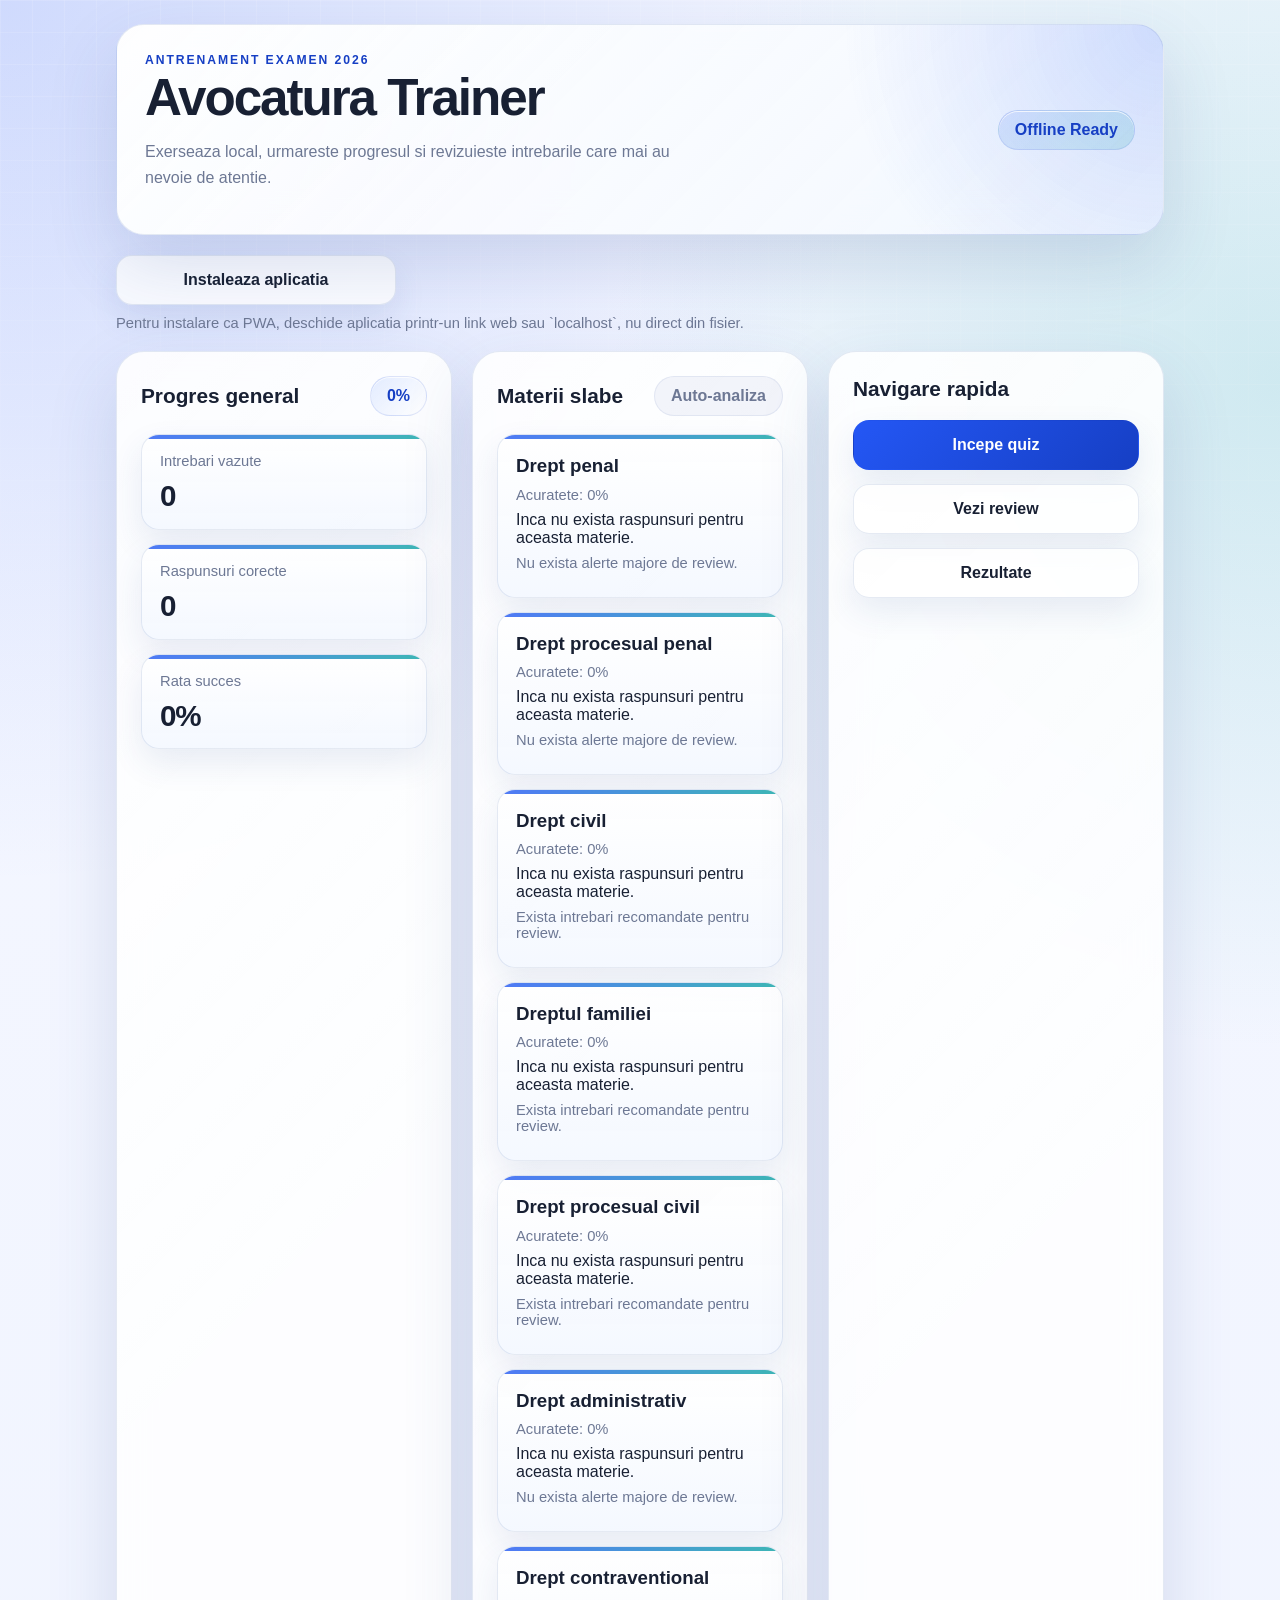
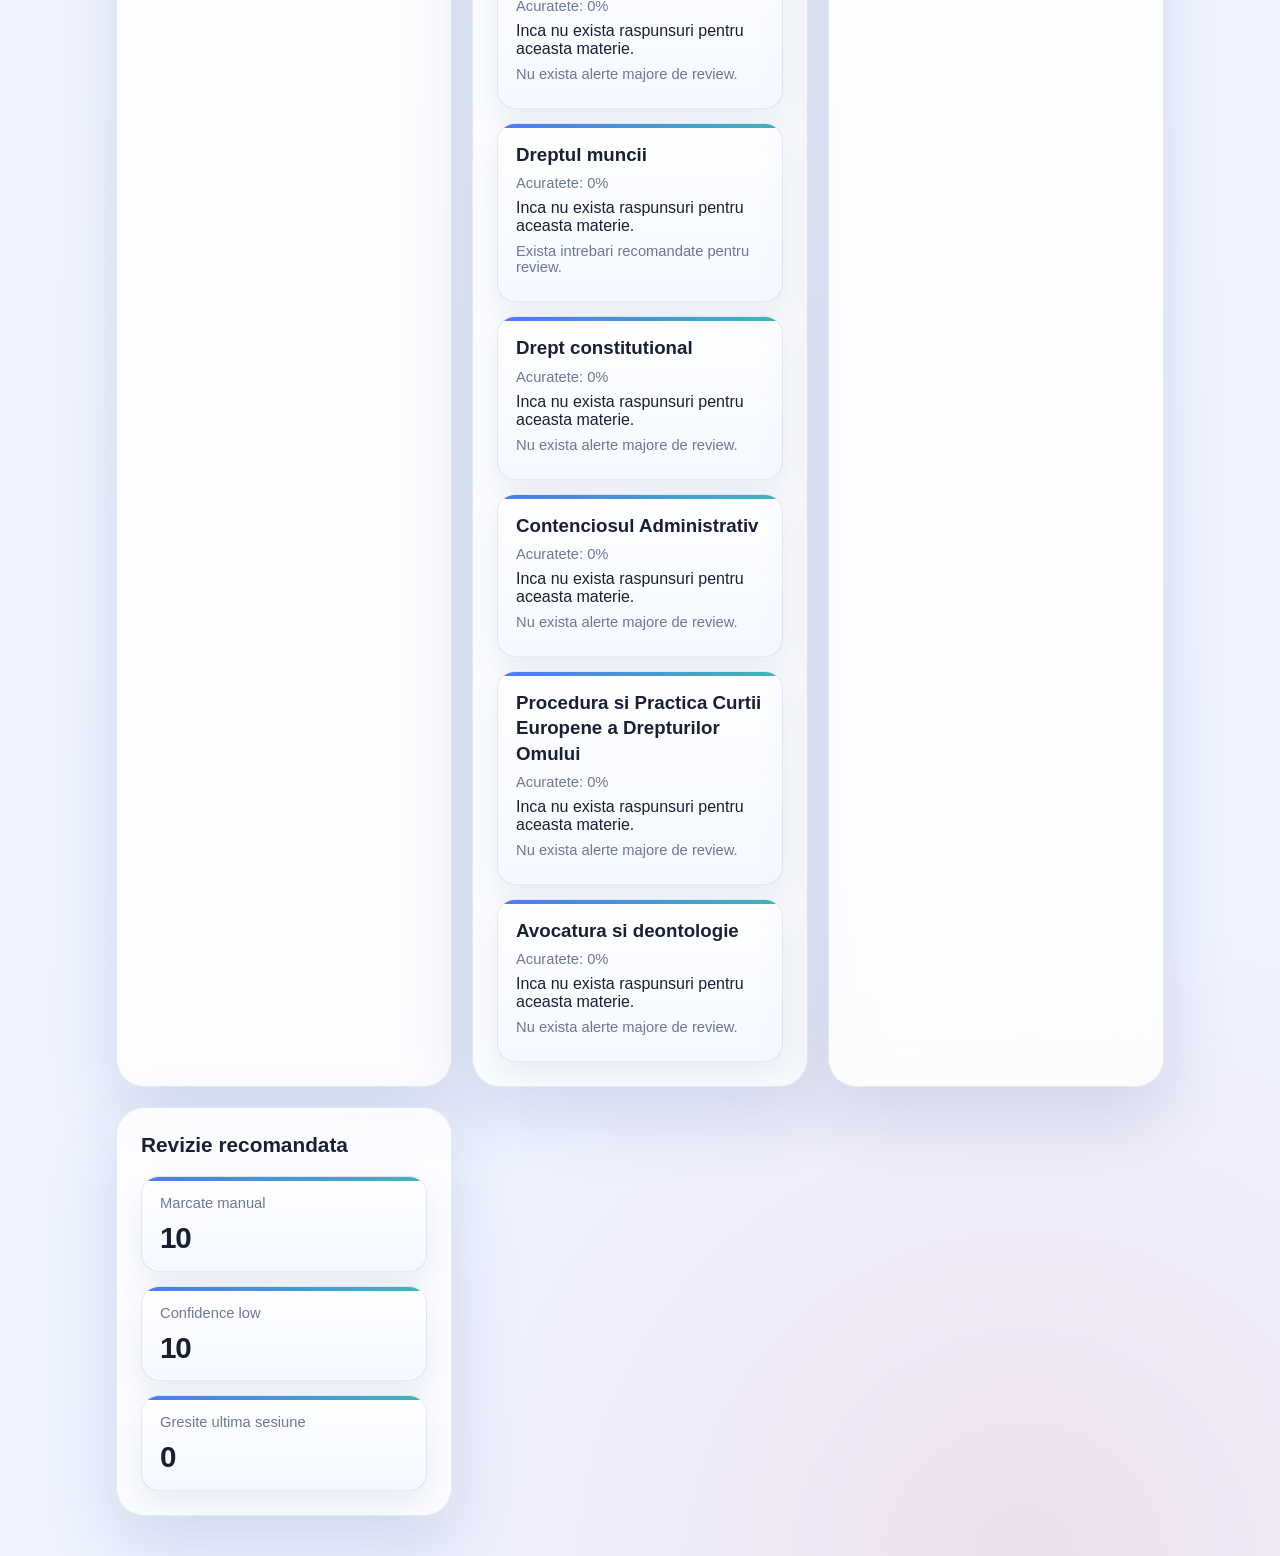
==== index.html @ 9a9b132b "Add files via upload" ====
<!DOCTYPE html>
<html lang="ro">
<head>
  <meta charset="UTF-8">
  <meta name="viewport" content="width=device-width, initial-scale=1.0">
  <title>Avocatura Trainer</title>
  <meta name="theme-color" content="#2457f5">
  <meta name="apple-mobile-web-app-capable" content="yes">
  <meta name="apple-mobile-web-app-status-bar-style" content="default">
  <meta name="apple-mobile-web-app-title" content="Avocatura">
  <link rel="manifest" href="manifest.webmanifest">
  <link rel="apple-touch-icon" href="apple-touch-icon.png">
  <link rel="stylesheet" href="style.css">
</head>
<body data-page="dashboard">
  <div class="app-shell">
    <header class="hero-card">
      <div class="hero-copy">
        <p class="eyebrow">Antrenament Examen 2026</p>
        <h1>Avocatura Trainer</h1>
        <p class="hero-text">Exerseaza local, urmareste progresul si revizuieste intrebarile care mai au nevoie de atentie.</p>
      </div>
      <div class="hero-badge">
        <span>Offline Ready</span>
      </div>
    </header>

    <div class="install-strip">
      <button id="install-app" class="action-button install-button" type="button" hidden>Instaleaza aplicatia</button>
      <p class="install-text">Pentru instalare ca PWA, deschide aplicatia printr-un link web sau `localhost`, nu direct din fisier.</p>
    </div>

    <main class="grid">
      <section class="card">
        <div class="section-head">
          <h2>Progres general</h2>
          <span id="progress-badge" class="pill">0%</span>
        </div>
        <div class="stat-grid">
          <article class="stat-card">
            <span class="stat-label">Intrebari vazute</span>
            <strong id="seen-count">0</strong>
          </article>
          <article class="stat-card">
            <span class="stat-label">Raspunsuri corecte</span>
            <strong id="correct-count">0</strong>
          </article>
          <article class="stat-card">
            <span class="stat-label">Rata succes</span>
            <strong id="accuracy-count">0%</strong>
          </article>
        </div>
      </section>

      <section class="card">
        <div class="section-head">
          <h2>Materii slabe</h2>
          <span class="pill muted">Auto-analiza</span>
        </div>
        <div id="weak-subjects" class="list-stack"></div>
      </section>

      <section class="card nav-card">
        <div class="section-head">
          <h2>Navigare rapida</h2>
        </div>
        <div class="action-grid">
          <a class="action-button primary" href="quiz.html?reset=1">Incepe quiz</a>
          <a class="action-button" href="review.html">Vezi review</a>
          <a class="action-button" href="results.html">Rezultate</a>
        </div>
      </section>

      <section class="card">
        <div class="section-head">
          <h2>Revizie recomandata</h2>
        </div>
        <div class="stat-grid">
          <article class="stat-card">
            <span class="stat-label">Marcate manual</span>
            <strong id="marked-count">0</strong>
          </article>
          <article class="stat-card">
            <span class="stat-label">Confidence low</span>
            <strong id="low-confidence-count">0</strong>
          </article>
          <article class="stat-card">
            <span class="stat-label">Gresite ultima sesiune</span>
            <strong id="wrong-session-count">0</strong>
          </article>
        </div>
      </section>
    </main>
  </div>

  <script src="pwa.js"></script>
  <script src="questions-data.js"></script>
  <script src="script.js"></script>
</body>
</html>
---- style.css ----
:root {
  --bg-top: #f5f7ff;
  --bg-bottom: #eef3ff;
  --surface: rgba(255, 255, 255, 0.82);
  --surface-strong: #ffffff;
  --surface-soft: #f7f9ff;
  --text: #182033;
  --muted: #6d7894;
  --accent: #2457f5;
  --accent-strong: #163fc4;
  --accent-soft: #e2ebff;
  --teal: #0ea5a4;
  --rose: #ef5b77;
  --success: #1f9d68;
  --danger: #db4f6c;
  --border: rgba(95, 122, 181, 0.16);
  --border-strong: rgba(58, 93, 176, 0.24);
  --shadow-lg: 0 28px 70px rgba(48, 74, 140, 0.16);
  --shadow-md: 0 14px 32px rgba(50, 77, 145, 0.1);
  --radius-xl: 28px;
  --radius-lg: 22px;
  --radius-md: 18px;
  --font-display: "Trebuchet MS", "Segoe UI", sans-serif;
  --font-body: "Segoe UI", Tahoma, Geneva, Verdana, sans-serif;
}

* {
  box-sizing: border-box;
}

html {
  scroll-behavior: smooth;
}

body {
  margin: 0;
  min-height: 100vh;
  font-family: var(--font-body);
  color: var(--text);
  background:
    radial-gradient(circle at 0% 0%, rgba(36, 87, 245, 0.18), transparent 26%),
    radial-gradient(circle at 100% 12%, rgba(14, 165, 164, 0.16), transparent 22%),
    radial-gradient(circle at 80% 100%, rgba(239, 91, 119, 0.12), transparent 20%),
    linear-gradient(180deg, var(--bg-top) 0%, var(--bg-bottom) 100%);
  position: relative;
}

body::before {
  content: "";
  position: fixed;
  inset: 0;
  pointer-events: none;
  background-image:
    linear-gradient(rgba(255, 255, 255, 0.35) 1px, transparent 1px),
    linear-gradient(90deg, rgba(255, 255, 255, 0.35) 1px, transparent 1px);
  background-size: 32px 32px;
  mask-image: linear-gradient(180deg, rgba(0, 0, 0, 0.38), transparent 85%);
}

a {
  color: inherit;
  text-decoration: none;
}

button,
input,
textarea {
  font: inherit;
}

.app-shell {
  width: min(100%, 1080px);
  margin: 0 auto;
  padding: 24px 16px 40px;
}

.hero-card,
.card,
.page-header {
  position: relative;
  overflow: hidden;
  border: 1px solid var(--border);
  background: var(--surface);
  backdrop-filter: blur(18px);
  -webkit-backdrop-filter: blur(18px);
  border-radius: var(--radius-xl);
  box-shadow: var(--shadow-lg);
}

.hero-card::after,
.page-header::after,
.card::after {
  content: "";
  position: absolute;
  inset: 0;
  pointer-events: none;
  background: linear-gradient(135deg, rgba(255, 255, 255, 0.36), transparent 42%);
}

.hero-card,
.page-header {
  display: flex;
  align-items: center;
  justify-content: space-between;
  gap: 18px;
  padding: 28px;
  margin-bottom: 20px;
}

.hero-card {
  background:
    radial-gradient(circle at top right, rgba(36, 87, 245, 0.18), transparent 30%),
    linear-gradient(135deg, rgba(255, 255, 255, 0.94), rgba(244, 248, 255, 0.85));
}

.hero-copy,
.page-header > div,
.card > * {
  position: relative;
  z-index: 1;
}

.hero-copy h1,
.page-header h1 {
  margin: 6px 0 10px;
  font-family: var(--font-display);
  font-size: clamp(2.2rem, 4vw, 3.5rem);
  line-height: 0.98;
  letter-spacing: -0.04em;
}

.hero-text,
.support-text {
  color: var(--muted);
  max-width: 62ch;
  line-height: 1.6;
}

.eyebrow {
  margin: 0;
  text-transform: uppercase;
  letter-spacing: 0.16em;
  font-size: 0.76rem;
  color: var(--accent-strong);
  font-weight: 800;
}

.hero-badge,
.pill {
  display: inline-flex;
  align-items: center;
  justify-content: center;
  min-height: 40px;
  padding: 8px 16px;
  border-radius: 999px;
  background: linear-gradient(135deg, var(--accent-soft), rgba(255, 255, 255, 0.95));
  color: var(--accent-strong);
  border: 1px solid rgba(63, 103, 212, 0.14);
  font-weight: 800;
  box-shadow: inset 0 1px 0 rgba(255, 255, 255, 0.75);
}

.hero-badge {
  background: linear-gradient(135deg, rgba(36, 87, 245, 0.12), rgba(14, 165, 164, 0.16));
}

.pill.muted {
  background: rgba(111, 132, 188, 0.08);
  color: var(--muted);
  border-color: rgba(111, 132, 188, 0.12);
  box-shadow: none;
}

.grid {
  display: grid;
  gap: 20px;
  grid-template-columns: repeat(auto-fit, minmax(280px, 1fr));
}

.install-strip {
  display: grid;
  gap: 10px;
  margin: 0 0 20px;
}

.install-button {
  max-width: 280px;
}

.install-text {
  margin: 0;
  color: var(--muted);
  font-size: 0.92rem;
}

.single-column {
  grid-template-columns: 1fr;
}

.card {
  padding: 24px;
}

.section-head,
.meta-row,
.button-row {
  display: flex;
  align-items: center;
  justify-content: space-between;
  gap: 12px;
}

.section-head {
  margin-bottom: 18px;
}

.section-head h2,
.question-card h2 {
  margin: 0;
  font-size: 1.3rem;
  line-height: 1.25;
}

.stat-grid,
.action-grid {
  display: grid;
  gap: 14px;
  grid-template-columns: repeat(auto-fit, minmax(140px, 1fr));
}

.stat-card,
.list-item {
  position: relative;
  overflow: hidden;
  padding: 18px;
  border-radius: var(--radius-md);
  background:
    linear-gradient(180deg, rgba(255, 255, 255, 0.96), rgba(244, 248, 255, 0.95));
  border: 1px solid var(--border);
  box-shadow: var(--shadow-md);
}

.stat-card::before,
.list-item::before {
  content: "";
  position: absolute;
  inset: 0 auto auto 0;
  width: 100%;
  height: 4px;
  background: linear-gradient(90deg, var(--accent), var(--teal));
  opacity: 0.8;
}

.stat-label {
  display: block;
  margin-bottom: 12px;
  color: var(--muted);
  font-size: 0.92rem;
}

.stat-card strong {
  font-size: 1.85rem;
  line-height: 1;
  font-family: var(--font-display);
  letter-spacing: -0.04em;
}

.action-button {
  display: inline-flex;
  align-items: center;
  justify-content: center;
  width: 100%;
  min-height: 50px;
  padding: 13px 18px;
  border: 1px solid var(--border);
  border-radius: 16px;
  background: rgba(255, 255, 255, 0.8);
  color: var(--text);
  font-weight: 800;
  cursor: pointer;
  box-shadow: var(--shadow-md);
  transition: transform 0.18s ease, box-shadow 0.18s ease, border-color 0.18s ease, background 0.18s ease;
}

.action-button:hover,
.action-button:focus-visible {
  transform: translateY(-2px);
  border-color: var(--border-strong);
  background: rgba(255, 255, 255, 0.96);
  box-shadow: 0 18px 30px rgba(47, 80, 154, 0.16);
}

.action-button.primary {
  color: #fff;
  border-color: transparent;
  background: linear-gradient(135deg, var(--accent), var(--accent-strong));
}

.action-button.primary:hover,
.action-button.primary:focus-visible {
  background: linear-gradient(135deg, #3167ff, #1238ad);
}

.nav-card .action-grid {
  grid-template-columns: 1fr;
}

.back-link {
  display: inline-flex;
  align-items: center;
  gap: 8px;
  padding: 10px 14px;
  border-radius: 999px;
  background: rgba(255, 255, 255, 0.66);
  border: 1px solid var(--border);
  font-weight: 800;
  color: var(--accent-strong);
  box-shadow: var(--shadow-md);
}

.back-link::before {
  content: "<";
  font-size: 0.95rem;
}

.quiz-layout {
  display: grid;
}

.question-card {
  max-width: 820px;
  width: 100%;
  margin: 0 auto;
}

.question-card h2 {
  font-size: clamp(1.45rem, 2.5vw, 2rem);
  margin: 18px 0 10px;
}

.options-list {
  display: grid;
  gap: 14px;
  margin: 24px 0;
}

.option-card {
  display: flex;
  gap: 14px;
  align-items: flex-start;
  padding: 18px;
  border-radius: 20px;
  border: 1px solid var(--border);
  background: linear-gradient(180deg, rgba(255, 255, 255, 0.96), rgba(245, 248, 255, 0.96));
  cursor: pointer;
  box-shadow: var(--shadow-md);
  transition: transform 0.16s ease, border-color 0.16s ease, box-shadow 0.16s ease;
}

.option-card:hover {
  transform: translateY(-2px);
  border-color: rgba(36, 87, 245, 0.24);
  box-shadow: 0 18px 28px rgba(52, 82, 153, 0.14);
}

.option-card:has(input:checked) {
  border-color: rgba(36, 87, 245, 0.42);
  background: linear-gradient(135deg, rgba(226, 235, 255, 0.92), rgba(255, 255, 255, 0.98));
  box-shadow: 0 18px 30px rgba(36, 87, 245, 0.16);
}

.option-card input {
  margin-top: 4px;
  accent-color: var(--accent);
  transform: scale(1.12);
}

.button-row {
  margin-top: 6px;
}

.notes-block {
  margin-top: 22px;
  display: grid;
  gap: 10px;
  padding: 18px;
  border-radius: 20px;
  background: rgba(247, 249, 255, 0.9);
  border: 1px solid var(--border);
}

.notes-block label {
  font-weight: 800;
}

textarea {
  width: 100%;
  resize: vertical;
  min-height: 120px;
  border: 1px solid var(--border);
  border-radius: 16px;
  padding: 14px 16px;
  background: rgba(255, 255, 255, 0.96);
  color: var(--text);
  box-shadow: inset 0 1px 2px rgba(30, 49, 98, 0.06);
}

textarea:focus,
button:focus-visible,
a:focus-visible,
input:focus-visible {
  outline: 3px solid rgba(36, 87, 245, 0.18);
  outline-offset: 2px;
}

.feedback-panel {
  margin-top: 20px;
  padding: 18px;
  border-radius: 20px;
  border: 1px solid var(--border);
  background: rgba(255, 255, 255, 0.94);
  box-shadow: var(--shadow-md);
}

.feedback-panel.correct {
  border-color: rgba(31, 157, 104, 0.24);
  background: linear-gradient(135deg, rgba(31, 157, 104, 0.1), rgba(255, 255, 255, 0.96));
}

.feedback-panel.wrong {
  border-color: rgba(219, 79, 108, 0.24);
  background: linear-gradient(135deg, rgba(239, 91, 119, 0.1), rgba(255, 255, 255, 0.96));
}

.hidden {
  display: none;
}

.list-stack {
  display: grid;
  gap: 14px;
}

.list-item h3,
.list-item p {
  margin: 0 0 8px;
}

.list-item h3 {
  line-height: 1.35;
}

.meta-text {
  font-size: 0.92rem;
  color: var(--muted);
}

@media (max-width: 720px) {
  .hero-card,
  .page-header,
  .section-head,
  .meta-row,
  .button-row {
    flex-direction: column;
    align-items: stretch;
  }

  .app-shell {
    padding: 16px 14px 28px;
  }

  .hero-card,
  .page-header,
  .card {
    border-radius: 22px;
  }

  .hero-badge,
  .pill {
    align-self: flex-start;
  }

  .page-header .action-button,
  .page-header .back-link {
    width: auto;
  }

  .question-card h2 {
    font-size: 1.35rem;
  }

  .stat-grid,
  .action-grid {
    grid-template-columns: 1fr;
  }
}
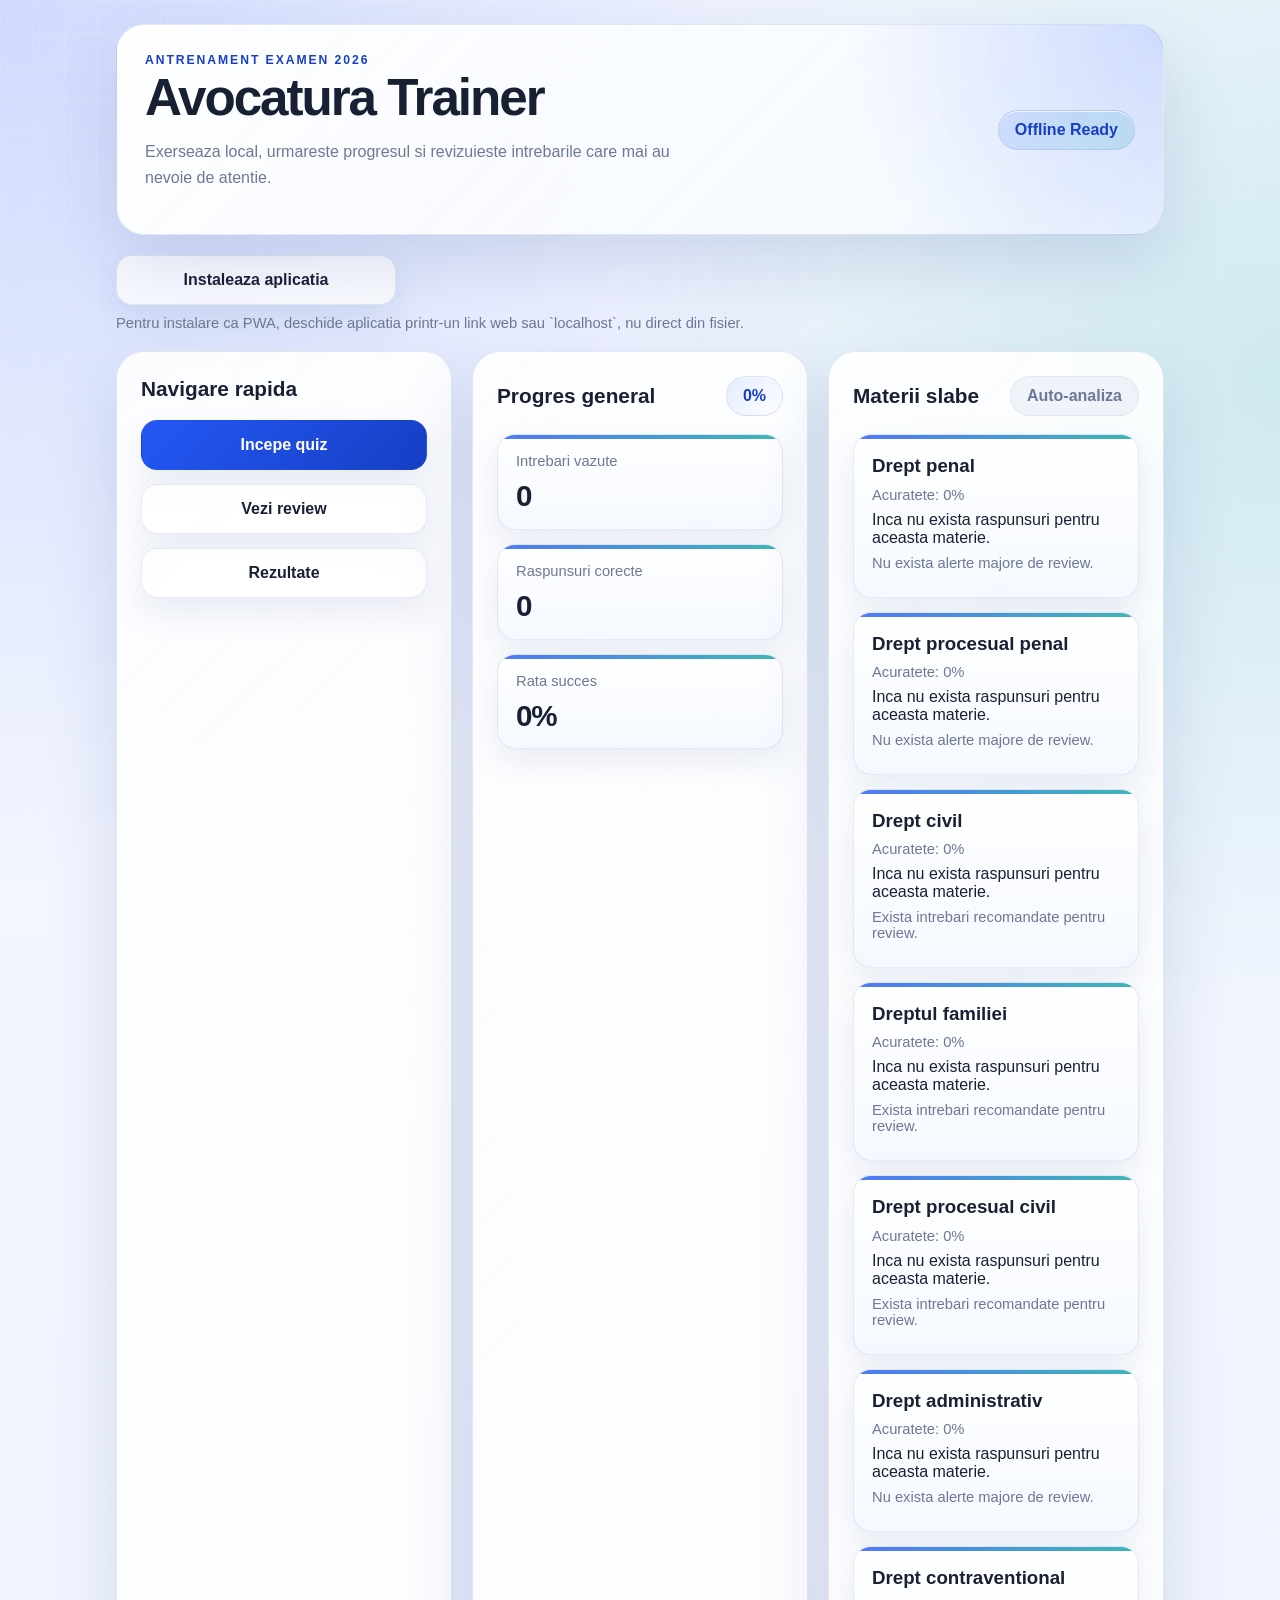
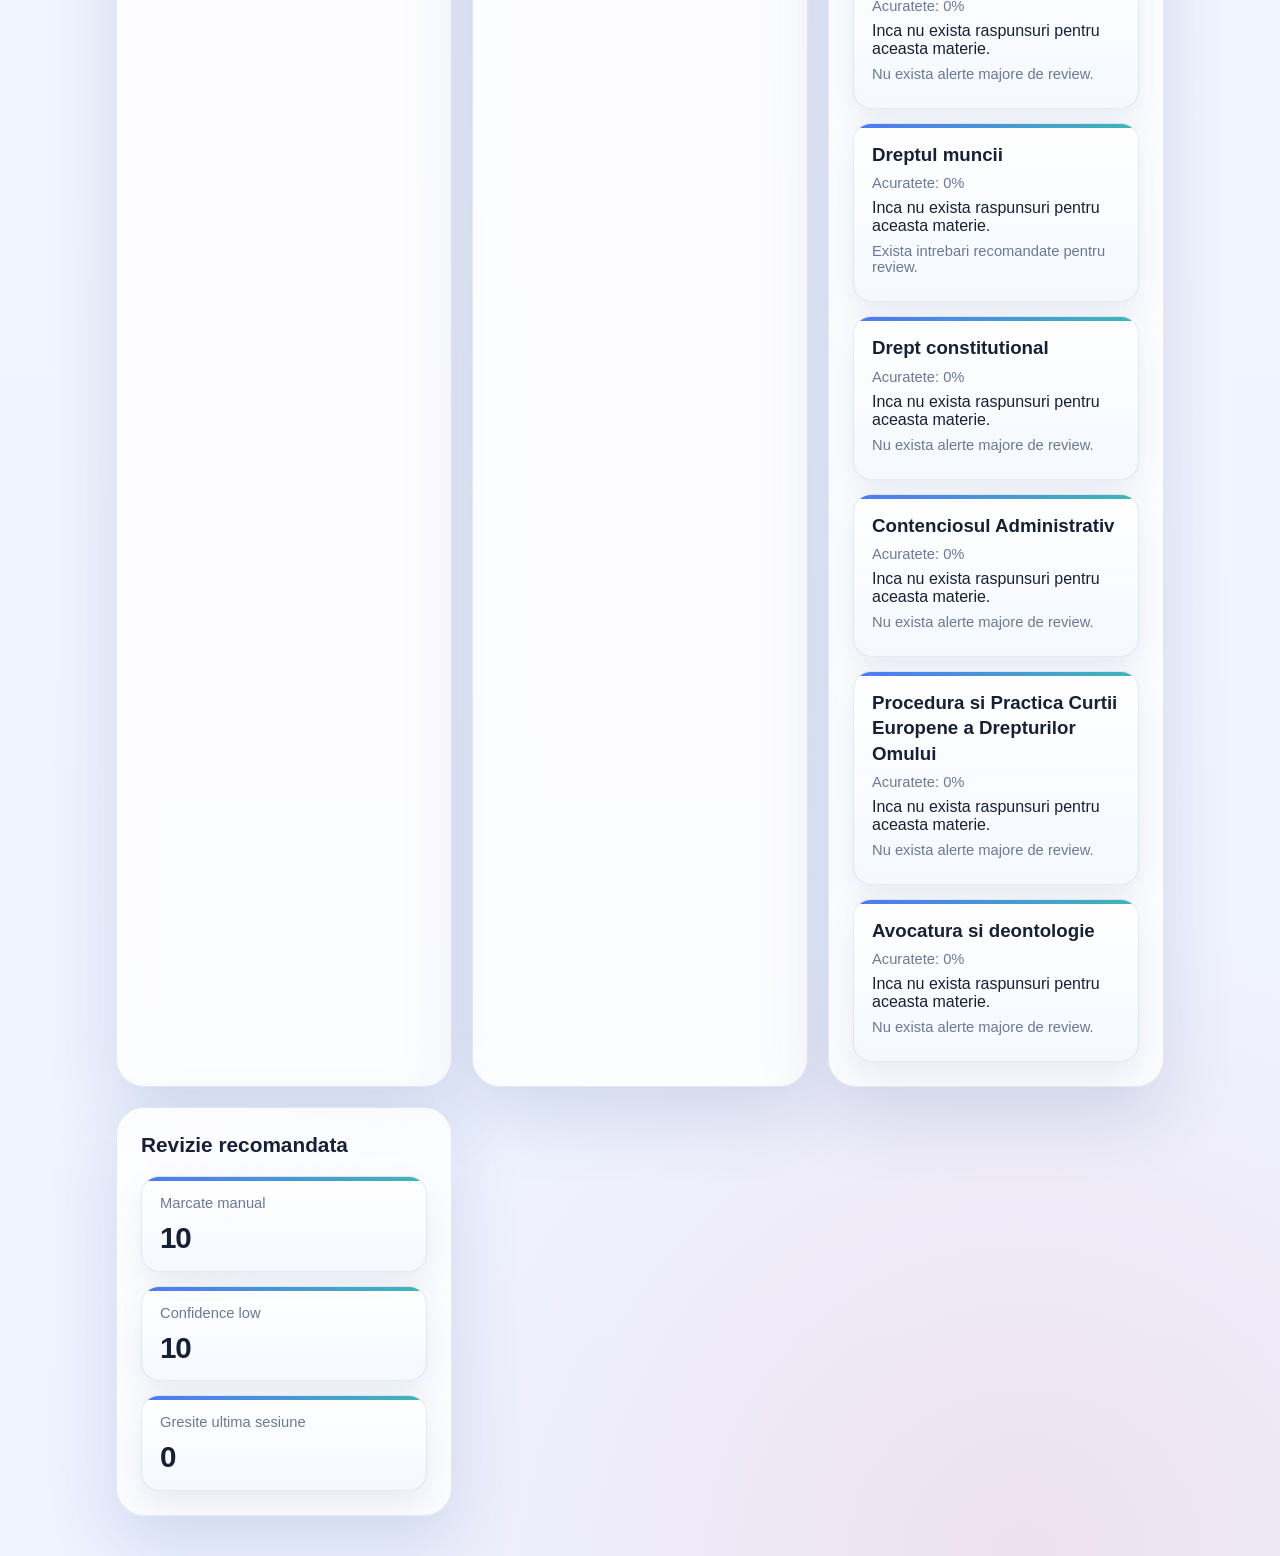
==== commit d197cfb3: "Initial app upload" ====
--- a/index.html
+++ b/index.html
@@ -31,6 +31,17 @@
     </div>
 
     <main class="grid">
+      <section class="card nav-card">
+        <div class="section-head">
+          <h2>Navigare rapida</h2>
+        </div>
+        <div class="action-grid">
+          <a class="action-button primary" href="quiz.html?reset=1">Incepe quiz</a>
+          <a class="action-button" href="review.html">Vezi review</a>
+          <a class="action-button" href="results.html">Rezultate</a>
+        </div>
+      </section>
+
       <section class="card">
         <div class="section-head">
           <h2>Progres general</h2>
@@ -60,17 +71,6 @@
         <div id="weak-subjects" class="list-stack"></div>
       </section>
 
-      <section class="card nav-card">
-        <div class="section-head">
-          <h2>Navigare rapida</h2>
-        </div>
-        <div class="action-grid">
-          <a class="action-button primary" href="quiz.html?reset=1">Incepe quiz</a>
-          <a class="action-button" href="review.html">Vezi review</a>
-          <a class="action-button" href="results.html">Rezultate</a>
-        </div>
-      </section>
-
       <section class="card">
         <div class="section-head">
           <h2>Revizie recomandata</h2>
--- a/style.css
+++ b/style.css
@@ -432,6 +432,10 @@
   background: linear-gradient(135deg, rgba(239, 91, 119, 0.1), rgba(255, 255, 255, 0.96));
 }
 
+.feedback-action {
+  margin-top: 12px;
+}
+
 .hidden {
   display: none;
 }
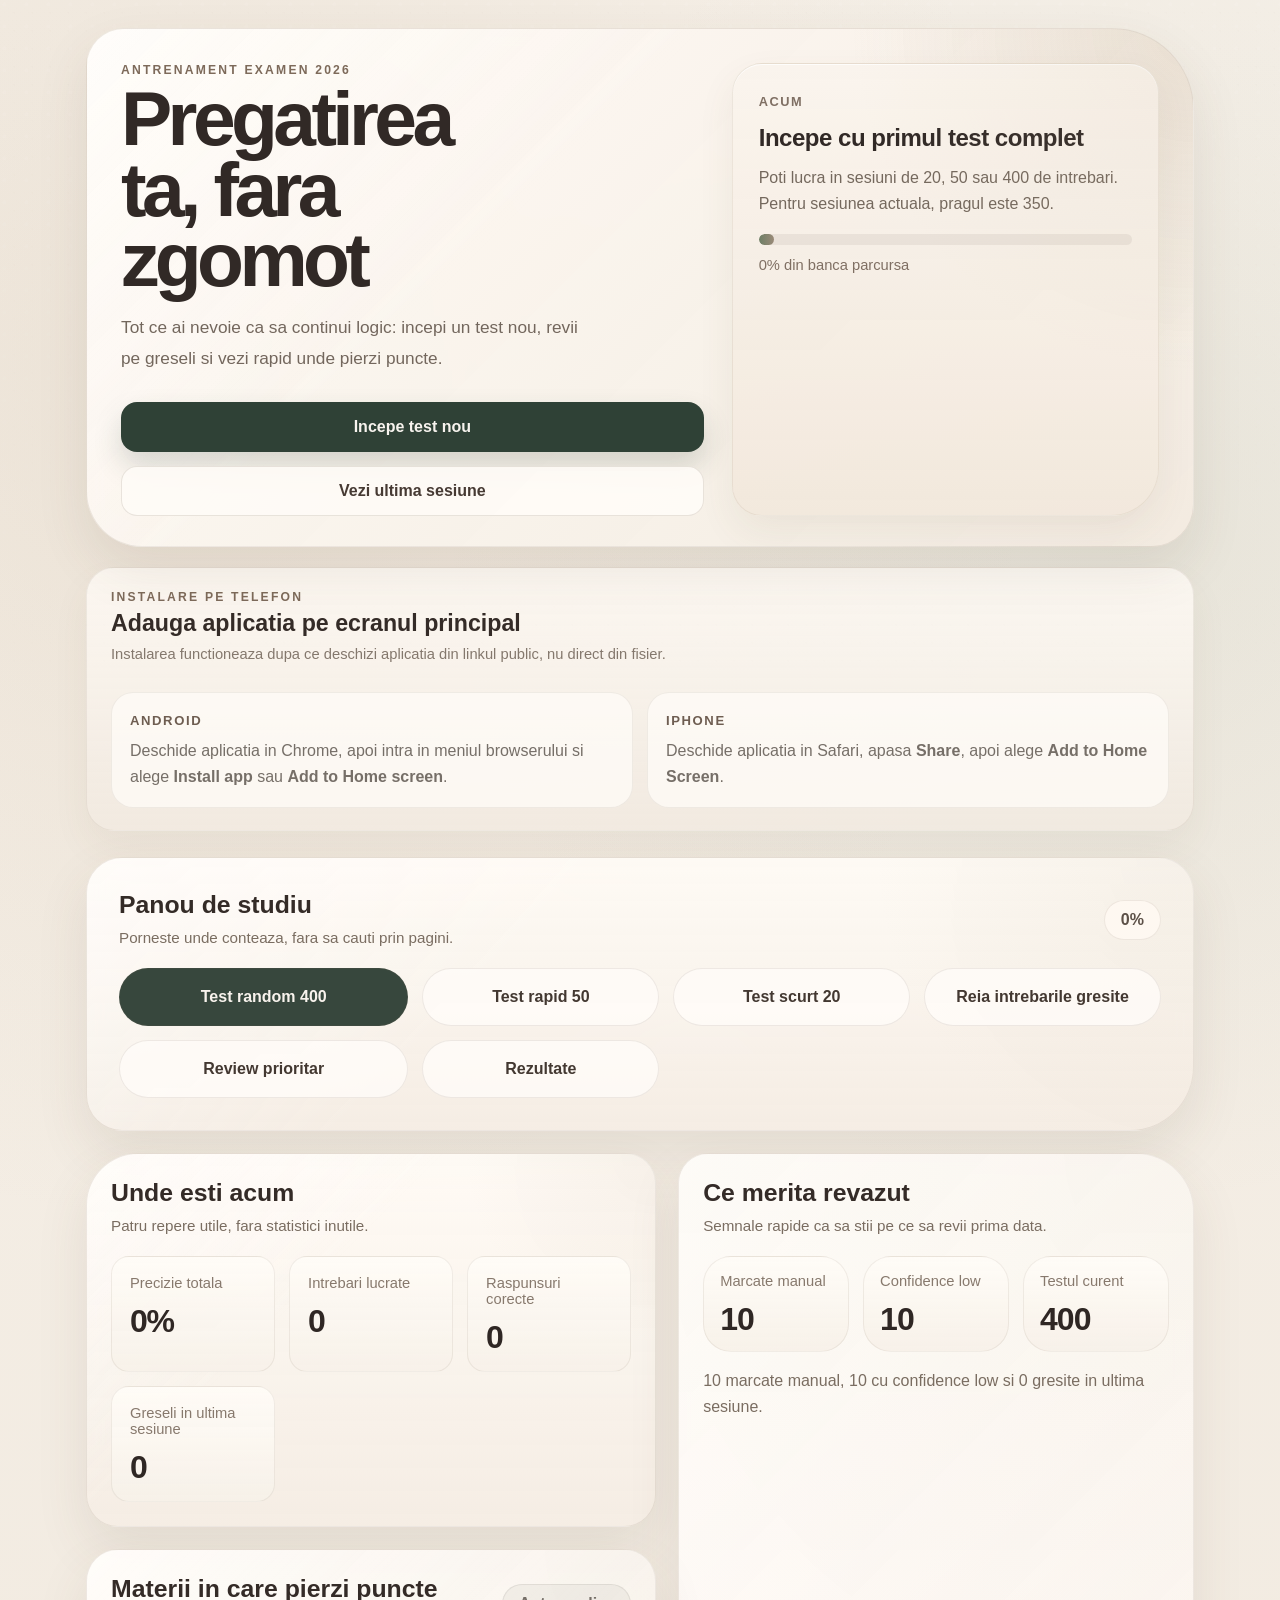
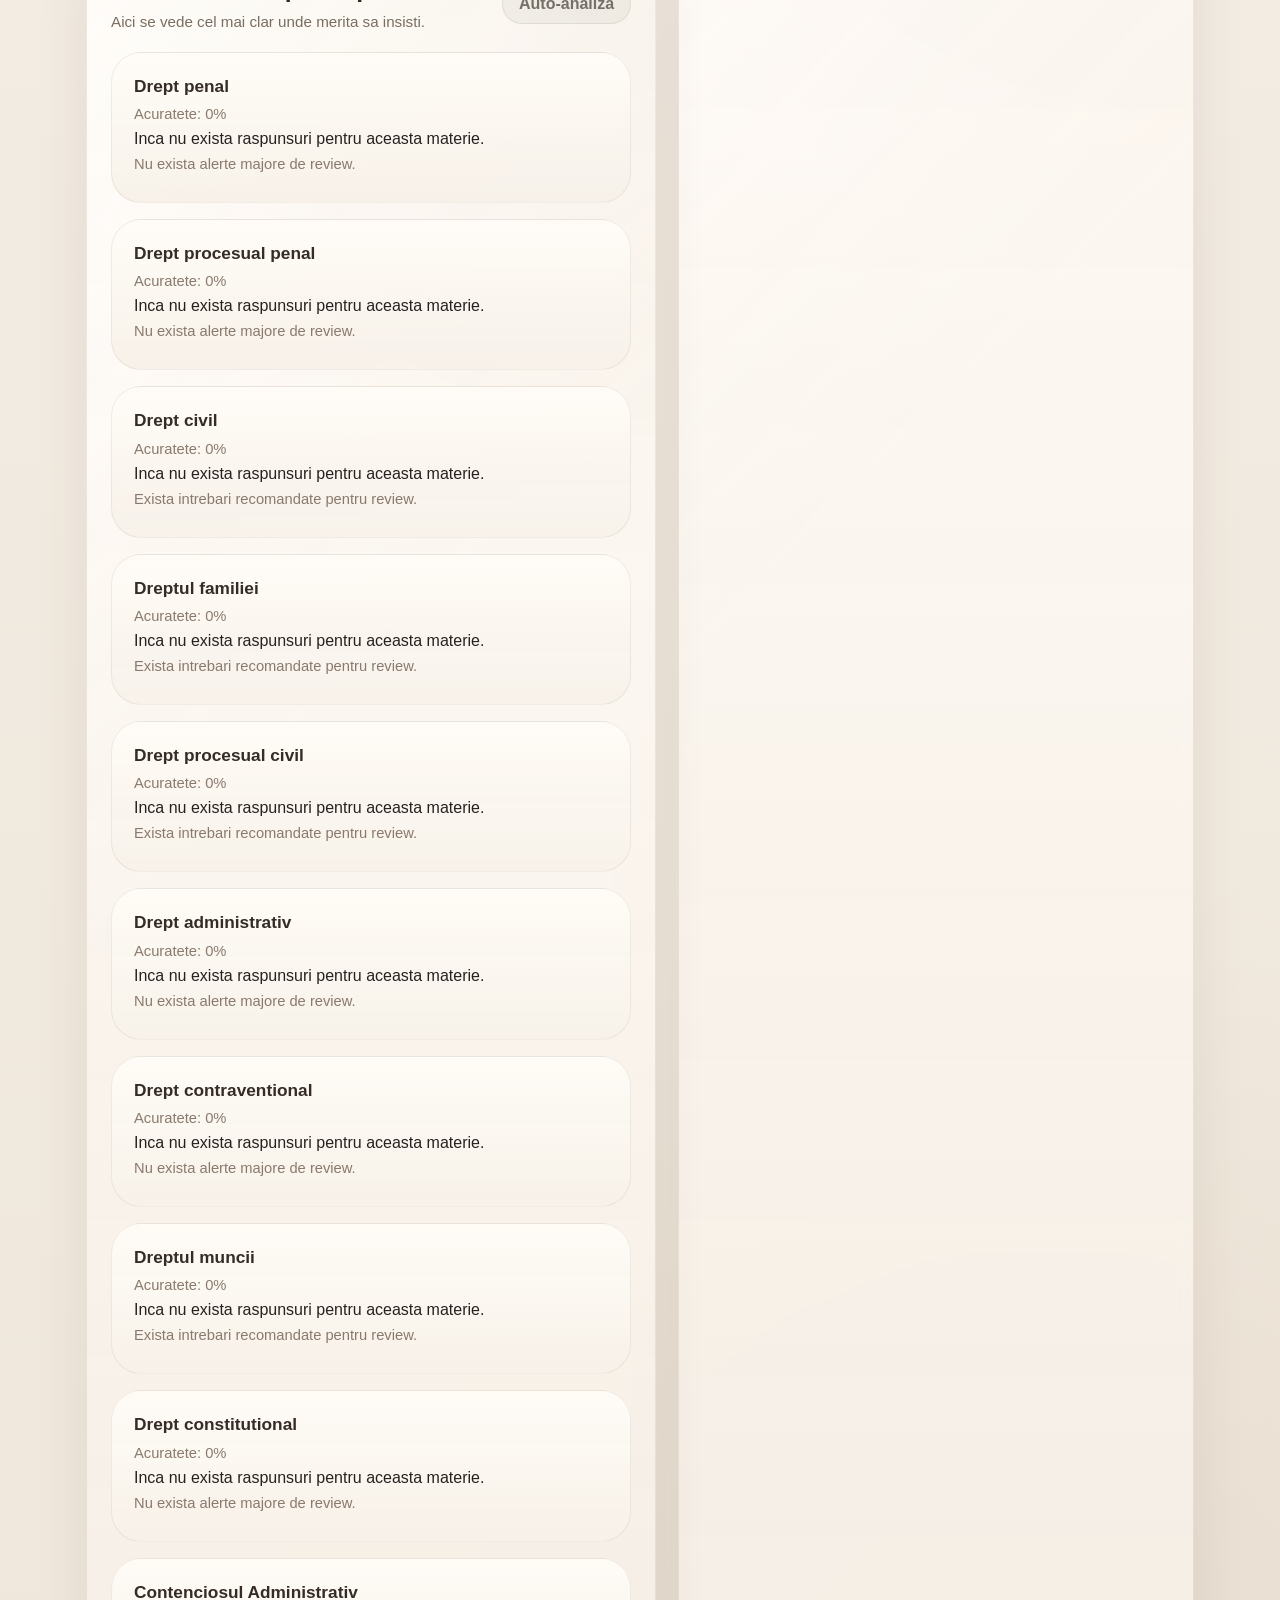
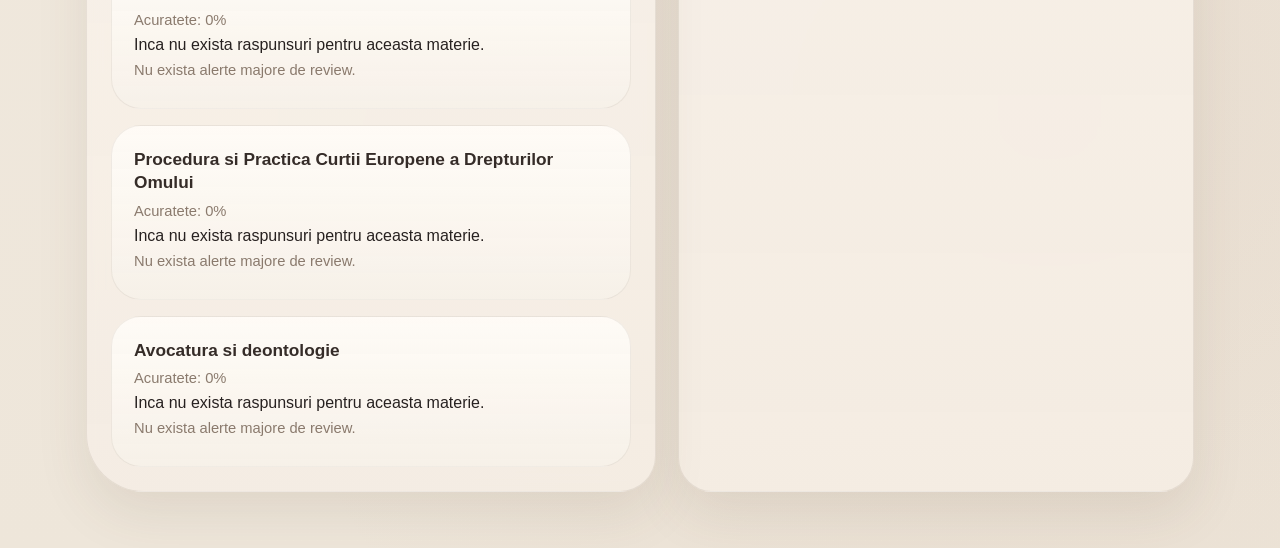
==== commit e452391a: "Refine quiz flow and refresh app experience" ====
--- a/index.html
+++ b/index.html
@@ -14,42 +14,81 @@
 </head>
 <body data-page="dashboard">
   <div class="app-shell">
-    <header class="hero-card">
+    <header class="hero-card dashboard-hero">
       <div class="hero-copy">
         <p class="eyebrow">Antrenament Examen 2026</p>
-        <h1>Avocatura Trainer</h1>
-        <p class="hero-text">Exerseaza local, urmareste progresul si revizuieste intrebarile care mai au nevoie de atentie.</p>
+        <h1>Pregatirea ta, fara zgomot</h1>
+        <p class="hero-text">Tot ce ai nevoie ca sa continui logic: incepi un test nou, revii pe greseli si vezi rapid unde pierzi puncte.</p>
+        <div class="hero-actions">
+          <a class="action-button primary hero-primary" href="quiz.html?reset=1">Incepe test nou</a>
+          <a class="action-button hero-secondary" href="results.html">Vezi ultima sesiune</a>
+        </div>
       </div>
-      <div class="hero-badge">
-        <span>Offline Ready</span>
+
+      <div class="hero-side">
+        <div class="focus-card">
+          <span class="focus-label">Acum</span>
+          <strong id="focus-title">Esti gata pentru urmatorul test</strong>
+          <p id="focus-text">Runda standard are 400 de intrebari. Promovarea incepe de la 350 raspunsuri corecte.</p>
+          <div class="focus-progress">
+            <div id="focus-progress-bar" class="focus-progress-bar"></div>
+          </div>
+          <span id="focus-progress-text" class="focus-meta">0% din banca parcursa</span>
+        </div>
       </div>
     </header>
 
-    <div class="install-strip">
-      <button id="install-app" class="action-button install-button" type="button" hidden>Instaleaza aplicatia</button>
-      <p class="install-text">Pentru instalare ca PWA, deschide aplicatia printr-un link web sau `localhost`, nu direct din fisier.</p>
-    </div>
+    <section class="install-strip install-guide" aria-label="Ghid instalare">
+      <div class="install-copy">
+        <p class="eyebrow">Instalare pe telefon</p>
+        <h2>Adauga aplicatia pe ecranul principal</h2>
+        <p class="install-text">Instalarea functioneaza dupa ce deschizi aplicatia din linkul public, nu direct din fisier.</p>
+      </div>
+      <div class="install-guide-grid">
+        <article class="install-step-card">
+          <span class="install-step-label">Android</span>
+          <p>Deschide aplicatia in Chrome, apoi intra in meniul browserului si alege <strong>Install app</strong> sau <strong>Add to Home screen</strong>.</p>
+        </article>
+        <article class="install-step-card">
+          <span class="install-step-label">iPhone</span>
+          <p>Deschide aplicatia in Safari, apasa <strong>Share</strong>, apoi alege <strong>Add to Home Screen</strong>.</p>
+        </article>
+      </div>
+    </section>
 
-    <main class="grid">
-      <section class="card nav-card">
-        <div class="section-head">
-          <h2>Navigare rapida</h2>
+    <main class="dashboard-layout">
+      <section class="card dashboard-primary">
+        <div class="section-head dashboard-head">
+          <div>
+            <h2>Panou de studiu</h2>
+            <p class="section-copy">Porneste unde conteaza, fara sa cauti prin pagini.</p>
+          </div>
+          <span id="progress-badge" class="pill">0%</span>
         </div>
-        <div class="action-grid">
-          <a class="action-button primary" href="quiz.html?reset=1">Incepe quiz</a>
-          <a class="action-button" href="review.html">Vezi review</a>
+        <div class="dashboard-action-grid">
+          <a class="action-button primary" href="quiz.html?reset=1">Test random 400</a>
+          <a class="action-button" href="quiz.html?reset=1&size=50">Test rapid 50</a>
+          <a class="action-button" href="quiz.html?reset=1&size=20">Test scurt 20</a>
+          <a class="action-button" href="quiz.html?retry=1">Reia intrebarile gresite</a>
+          <a class="action-button" href="review.html">Review prioritar</a>
           <a class="action-button" href="results.html">Rezultate</a>
         </div>
       </section>
 
-      <section class="card">
-        <div class="section-head">
-          <h2>Progres general</h2>
-          <span id="progress-badge" class="pill">0%</span>
+      <section class="card dashboard-metrics">
+        <div class="section-head dashboard-head">
+          <div>
+            <h2>Unde esti acum</h2>
+            <p class="section-copy">Patru repere utile, fara statistici inutile.</p>
+          </div>
         </div>
-        <div class="stat-grid">
+        <div class="stat-grid compact-stats">
           <article class="stat-card">
-            <span class="stat-label">Intrebari vazute</span>
+            <span class="stat-label">Precizie totala</span>
+            <strong id="accuracy-count">0%</strong>
+          </article>
+          <article class="stat-card">
+            <span class="stat-label">Intrebari lucrate</span>
             <strong id="seen-count">0</strong>
           </article>
           <article class="stat-card">
@@ -57,38 +96,45 @@
             <strong id="correct-count">0</strong>
           </article>
           <article class="stat-card">
-            <span class="stat-label">Rata succes</span>
-            <strong id="accuracy-count">0%</strong>
+            <span class="stat-label">Greseli in ultima sesiune</span>
+            <strong id="wrong-session-count">0</strong>
           </article>
         </div>
       </section>
 
-      <section class="card">
-        <div class="section-head">
-          <h2>Materii slabe</h2>
+      <section class="card dashboard-review">
+        <div class="section-head dashboard-head">
+          <div>
+            <h2>Ce merita revazut</h2>
+            <p class="section-copy">Semnale rapide ca sa stii pe ce sa revii prima data.</p>
+          </div>
+        </div>
+        <div class="review-summary-grid">
+          <article class="mini-stat">
+            <span class="stat-label">Marcate manual</span>
+            <strong id="marked-count">0</strong>
+          </article>
+          <article class="mini-stat">
+            <span class="stat-label">Confidence low</span>
+            <strong id="low-confidence-count">0</strong>
+          </article>
+          <article class="mini-stat">
+            <span class="stat-label">Testul curent</span>
+            <strong id="session-size-count">400</strong>
+          </article>
+        </div>
+        <p id="review-summary-text" class="summary-note">Intrebarile sensibile vor aparea aici imediat ce incepi sa raspunzi.</p>
+      </section>
+
+      <section class="card dashboard-weakness">
+        <div class="section-head dashboard-head">
+          <div>
+            <h2>Materii in care pierzi puncte</h2>
+            <p class="section-copy">Aici se vede cel mai clar unde merita sa insisti.</p>
+          </div>
           <span class="pill muted">Auto-analiza</span>
         </div>
         <div id="weak-subjects" class="list-stack"></div>
-      </section>
-
-      <section class="card">
-        <div class="section-head">
-          <h2>Revizie recomandata</h2>
-        </div>
-        <div class="stat-grid">
-          <article class="stat-card">
-            <span class="stat-label">Marcate manual</span>
-            <strong id="marked-count">0</strong>
-          </article>
-          <article class="stat-card">
-            <span class="stat-label">Confidence low</span>
-            <strong id="low-confidence-count">0</strong>
-          </article>
-          <article class="stat-card">
-            <span class="stat-label">Gresite ultima sesiune</span>
-            <strong id="wrong-session-count">0</strong>
-          </article>
-        </div>
       </section>
     </main>
   </div>
--- a/style.css
+++ b/style.css
@@ -1,26 +1,26 @@
 :root {
-  --bg-top: #f5f7ff;
-  --bg-bottom: #eef3ff;
-  --surface: rgba(255, 255, 255, 0.82);
+  --bg-top: #f7f3ee;
+  --bg-bottom: #f2ede6;
+  --surface: rgba(255, 255, 255, 0.84);
   --surface-strong: #ffffff;
-  --surface-soft: #f7f9ff;
-  --text: #182033;
-  --muted: #6d7894;
-  --accent: #2457f5;
-  --accent-strong: #163fc4;
-  --accent-soft: #e2ebff;
-  --teal: #0ea5a4;
-  --rose: #ef5b77;
-  --success: #1f9d68;
-  --danger: #db4f6c;
-  --border: rgba(95, 122, 181, 0.16);
-  --border-strong: rgba(58, 93, 176, 0.24);
-  --shadow-lg: 0 28px 70px rgba(48, 74, 140, 0.16);
-  --shadow-md: 0 14px 32px rgba(50, 77, 145, 0.1);
+  --surface-soft: #fbf8f4;
+  --text: #272120;
+  --muted: #766f68;
+  --accent: #2f6df6;
+  --accent-strong: #194cc6;
+  --accent-soft: #e7efff;
+  --teal: #1ba39c;
+  --rose: #f05d72;
+  --success: #24956a;
+  --danger: #dc536e;
+  --border: rgba(102, 86, 70, 0.12);
+  --border-strong: rgba(47, 109, 246, 0.24);
+  --shadow-lg: 0 24px 70px rgba(91, 76, 57, 0.12);
+  --shadow-md: 0 10px 28px rgba(96, 80, 61, 0.08);
   --radius-xl: 28px;
-  --radius-lg: 22px;
+  --radius-lg: 24px;
   --radius-md: 18px;
-  --font-display: "Trebuchet MS", "Segoe UI", sans-serif;
+  --font-display: "Trebuchet MS", "Aptos", "Segoe UI", sans-serif;
   --font-body: "Segoe UI", Tahoma, Geneva, Verdana, sans-serif;
 }
 
@@ -38,9 +38,9 @@
   font-family: var(--font-body);
   color: var(--text);
   background:
-    radial-gradient(circle at 0% 0%, rgba(36, 87, 245, 0.18), transparent 26%),
-    radial-gradient(circle at 100% 12%, rgba(14, 165, 164, 0.16), transparent 22%),
-    radial-gradient(circle at 80% 100%, rgba(239, 91, 119, 0.12), transparent 20%),
+    radial-gradient(circle at 0% 0%, rgba(47, 109, 246, 0.12), transparent 26%),
+    radial-gradient(circle at 100% 12%, rgba(27, 163, 156, 0.1), transparent 22%),
+    radial-gradient(circle at 80% 100%, rgba(240, 93, 114, 0.08), transparent 20%),
     linear-gradient(180deg, var(--bg-top) 0%, var(--bg-bottom) 100%);
   position: relative;
 }
@@ -81,8 +81,8 @@
   overflow: hidden;
   border: 1px solid var(--border);
   background: var(--surface);
-  backdrop-filter: blur(18px);
-  -webkit-backdrop-filter: blur(18px);
+  backdrop-filter: blur(10px);
+  -webkit-backdrop-filter: blur(10px);
   border-radius: var(--radius-xl);
   box-shadow: var(--shadow-lg);
 }
@@ -124,8 +124,8 @@
 .page-header h1 {
   margin: 6px 0 10px;
   font-family: var(--font-display);
-  font-size: clamp(2.2rem, 4vw, 3.5rem);
-  line-height: 0.98;
+  font-size: clamp(2.2rem, 4vw, 3.4rem);
+  line-height: 1;
   letter-spacing: -0.04em;
 }
 
@@ -165,9 +165,9 @@
 }
 
 .pill.muted {
-  background: rgba(111, 132, 188, 0.08);
+  background: rgba(118, 111, 104, 0.08);
   color: var(--muted);
-  border-color: rgba(111, 132, 188, 0.12);
+  border-color: rgba(118, 111, 104, 0.12);
   box-shadow: none;
 }
 
@@ -177,28 +177,220 @@
   grid-template-columns: repeat(auto-fit, minmax(280px, 1fr));
 }
 
+.dashboard-layout {
+  display: grid;
+  gap: 18px;
+  grid-template-columns: 1.2fr 0.8fr;
+  grid-template-areas:
+    "primary metrics"
+    "weakness review";
+}
+
+.dashboard-primary { grid-area: primary; }
+.dashboard-metrics { grid-area: metrics; }
+.dashboard-weakness { grid-area: weakness; }
+.dashboard-review { grid-area: review; }
+
 .install-strip {
   display: grid;
   gap: 10px;
   margin: 0 0 20px;
 }
 
-.install-button {
-  max-width: 280px;
-}
-
 .install-text {
   margin: 0;
   color: var(--muted);
   font-size: 0.92rem;
 }
 
+.install-guide {
+  padding: 22px 24px;
+  border: 1px solid var(--border);
+  border-radius: 28px;
+  background: rgba(255, 252, 248, 0.72);
+  box-shadow: var(--shadow-md);
+}
+
+.install-guide h2 {
+  margin: 6px 0 8px;
+  font-size: 1.45rem;
+  line-height: 1.2;
+}
+
+.install-copy {
+  max-width: 680px;
+}
+
+.install-guide-grid {
+  display: grid;
+  gap: 14px;
+  grid-template-columns: repeat(2, minmax(0, 1fr));
+  margin-top: 18px;
+}
+
+.install-step-card {
+  padding: 18px;
+  border-radius: 22px;
+  border: 1px solid var(--border);
+  background: rgba(255, 255, 255, 0.7);
+}
+
+.install-step-card p {
+  margin: 0;
+  color: var(--muted);
+  line-height: 1.6;
+}
+
+.install-step-label {
+  display: inline-flex;
+  margin-bottom: 10px;
+  font-size: 0.82rem;
+  letter-spacing: 0.12em;
+  text-transform: uppercase;
+  color: var(--text);
+  font-weight: 800;
+}
+
 .single-column {
   grid-template-columns: 1fr;
 }
 
 .card {
   padding: 24px;
+}
+
+.dashboard-hero {
+  align-items: stretch;
+  gap: 24px;
+}
+
+.dashboard-hero .hero-copy {
+  flex: 1.2;
+}
+
+.hero-actions {
+  display: flex;
+  gap: 12px;
+  margin-top: 24px;
+  flex-wrap: wrap;
+}
+
+.hero-primary,
+.hero-secondary {
+  width: auto;
+  min-width: 180px;
+}
+
+.hero-secondary {
+  background: rgba(255, 255, 255, 0.72);
+}
+
+.hero-side {
+  flex: 0.88;
+  display: flex;
+}
+
+.focus-card {
+  width: 100%;
+  align-self: stretch;
+  padding: 24px;
+  border-radius: 24px;
+  background: linear-gradient(180deg, rgba(255, 255, 255, 0.92), rgba(248, 244, 238, 0.86));
+  border: 1px solid rgba(102, 86, 70, 0.1);
+  box-shadow: inset 0 1px 0 rgba(255, 255, 255, 0.8);
+}
+
+.focus-label {
+  display: inline-block;
+  margin-bottom: 14px;
+  color: var(--muted);
+  font-size: 0.8rem;
+  font-weight: 700;
+  text-transform: uppercase;
+  letter-spacing: 0.12em;
+}
+
+.focus-card strong {
+  display: block;
+  font-size: 1.35rem;
+  line-height: 1.25;
+  letter-spacing: -0.02em;
+}
+
+.focus-card p {
+  margin: 12px 0 18px;
+  color: var(--muted);
+  line-height: 1.6;
+}
+
+.focus-progress {
+  width: 100%;
+  height: 10px;
+  border-radius: 999px;
+  background: rgba(39, 33, 32, 0.08);
+  overflow: hidden;
+}
+
+.focus-progress-bar {
+  height: 100%;
+  width: 0;
+  border-radius: inherit;
+  background: linear-gradient(90deg, var(--accent), var(--teal));
+  transition: width 0.3s ease;
+}
+
+.focus-meta {
+  display: inline-block;
+  margin-top: 12px;
+  color: var(--muted);
+  font-size: 0.92rem;
+}
+
+.dashboard-head {
+  align-items: flex-start;
+}
+
+.dashboard-head .section-copy {
+  margin: 6px 0 0;
+  color: var(--muted);
+  font-size: 0.95rem;
+  line-height: 1.5;
+}
+
+.dashboard-action-grid {
+  display: grid;
+  gap: 12px;
+  grid-template-columns: repeat(2, minmax(0, 1fr));
+}
+
+.compact-stats {
+  grid-template-columns: repeat(2, minmax(0, 1fr));
+}
+
+.review-summary-grid {
+  display: grid;
+  gap: 12px;
+  grid-template-columns: repeat(3, minmax(0, 1fr));
+}
+
+.mini-stat {
+  padding: 16px;
+  border-radius: 18px;
+  background: var(--surface-soft);
+  border: 1px solid var(--border);
+}
+
+.mini-stat strong {
+  display: block;
+  font-size: 1.55rem;
+  line-height: 1;
+  letter-spacing: -0.03em;
+}
+
+.summary-note {
+  margin: 16px 0 0;
+  color: var(--muted);
+  line-height: 1.6;
 }
 
 .section-head,
@@ -214,8 +406,7 @@
   margin-bottom: 18px;
 }
 
-.section-head h2,
-.question-card h2 {
+.section-head h2 {
   margin: 0;
   font-size: 1.3rem;
   line-height: 1.25;
@@ -328,69 +519,124 @@
 }
 
 .question-card {
-  max-width: 820px;
+  max-width: 920px;
   width: 100%;
   margin: 0 auto;
-}
-
-.question-card h2 {
-  font-size: clamp(1.45rem, 2.5vw, 2rem);
-  margin: 18px 0 10px;
+  padding: 18px 0 0;
+  background: transparent;
+  border: 0;
+  box-shadow: none;
+}
+
+.question-card h1 {
+  margin: 0;
+  font-family: var(--font-display);
+  font-size: clamp(2rem, 3.8vw, 3.15rem);
+  font-weight: 700;
+  line-height: 1.08;
+  letter-spacing: -0.04em;
+  max-width: 18ch;
 }
 
 .options-list {
   display: grid;
-  gap: 14px;
-  margin: 24px 0;
+  gap: 10px;
+  margin: 30px 0 28px;
 }
 
 .option-card {
   display: flex;
+  gap: 12px;
+  align-items: center;
+  width: min(100%, 440px);
+  padding: 10px 12px;
+  border-radius: 8px;
+  border: 1px solid rgba(39, 33, 32, 0.24);
+  background: rgba(255, 255, 255, 0.34);
+  cursor: pointer;
+  box-shadow: none;
+  transition: transform 0.16s ease, border-color 0.16s ease, box-shadow 0.16s ease, background 0.16s ease;
+}
+
+.option-card:hover {
+  transform: translateY(-1px);
+  border-color: rgba(47, 109, 246, 0.4);
+  background: rgba(255, 255, 255, 0.78);
+  box-shadow: 0 8px 20px rgba(39, 33, 32, 0.05);
+}
+
+.option-card:has(input:checked) {
+  border-color: rgba(47, 109, 246, 0.52);
+  background: linear-gradient(135deg, rgba(231, 239, 255, 0.92), rgba(255, 255, 255, 0.9));
+  box-shadow: 0 10px 22px rgba(47, 109, 246, 0.1);
+}
+
+.option-card.option-correct {
+  border-color: rgba(34, 94, 46, 0.7);
+  background: linear-gradient(135deg, rgba(34, 94, 46, 0.92), rgba(46, 125, 50, 0.88));
+  box-shadow: 0 12px 24px rgba(34, 94, 46, 0.18);
+  color: #fff;
+}
+
+.option-card.option-wrong {
+  border-color: rgba(176, 33, 45, 0.72);
+  background: linear-gradient(135deg, rgba(176, 33, 45, 0.9), rgba(207, 53, 68, 0.86));
+  box-shadow: 0 12px 24px rgba(176, 33, 45, 0.16);
+  color: #fff;
+}
+
+.option-card.option-right-answer {
+  border-color: rgba(34, 94, 46, 0.52);
+  background: linear-gradient(135deg, rgba(215, 240, 219, 0.94), rgba(245, 252, 246, 0.96));
+  box-shadow: 0 10px 22px rgba(34, 94, 46, 0.08);
+}
+
+.option-card.option-correct .option-key,
+.option-card.option-wrong .option-key {
+  border-color: rgba(255, 255, 255, 0.48);
+  background: rgba(255, 255, 255, 0.16);
+  color: #fff;
+}
+
+.option-card.option-right-answer .option-key {
+  border-color: rgba(34, 94, 46, 0.34);
+  background: rgba(255, 255, 255, 0.82);
+  color: var(--text);
+}
+
+.option-card input {
+  position: absolute;
+  opacity: 0;
+  pointer-events: none;
+}
+
+.option-content {
+  display: grid;
+  grid-template-columns: 28px 1fr;
+  gap: 12px;
+  align-items: center;
+  width: 100%;
+  font-size: 1rem;
+  line-height: 1.4;
+}
+
+.option-key {
+  display: inline-flex;
+  align-items: center;
+  justify-content: center;
+  width: 28px;
+  height: 28px;
+  border-radius: 4px;
+  border: 1px solid rgba(39, 33, 32, 0.34);
+  background: rgba(250, 247, 242, 0.82);
+  color: var(--text);
+  font-size: 0.86rem;
+  font-weight: 800;
+}
+
+.button-row {
+  margin-top: 10px;
   gap: 14px;
-  align-items: flex-start;
-  padding: 18px;
-  border-radius: 20px;
-  border: 1px solid var(--border);
-  background: linear-gradient(180deg, rgba(255, 255, 255, 0.96), rgba(245, 248, 255, 0.96));
-  cursor: pointer;
-  box-shadow: var(--shadow-md);
-  transition: transform 0.16s ease, border-color 0.16s ease, box-shadow 0.16s ease;
-}
-
-.option-card:hover {
-  transform: translateY(-2px);
-  border-color: rgba(36, 87, 245, 0.24);
-  box-shadow: 0 18px 28px rgba(52, 82, 153, 0.14);
-}
-
-.option-card:has(input:checked) {
-  border-color: rgba(36, 87, 245, 0.42);
-  background: linear-gradient(135deg, rgba(226, 235, 255, 0.92), rgba(255, 255, 255, 0.98));
-  box-shadow: 0 18px 30px rgba(36, 87, 245, 0.16);
-}
-
-.option-card input {
-  margin-top: 4px;
-  accent-color: var(--accent);
-  transform: scale(1.12);
-}
-
-.button-row {
-  margin-top: 6px;
-}
-
-.notes-block {
-  margin-top: 22px;
-  display: grid;
-  gap: 10px;
-  padding: 18px;
-  border-radius: 20px;
-  background: rgba(247, 249, 255, 0.9);
-  border: 1px solid var(--border);
-}
-
-.notes-block label {
-  font-weight: 800;
 }
 
 textarea {
@@ -415,7 +661,7 @@
 
 .feedback-panel {
   margin-top: 20px;
-  padding: 18px;
+  padding: 20px 22px;
   border-radius: 20px;
   border: 1px solid var(--border);
   background: rgba(255, 255, 255, 0.94);
@@ -434,6 +680,114 @@
 
 .feedback-action {
   margin-top: 12px;
+}
+
+.app-shell-quiz {
+  width: min(100%, 1120px);
+  padding-top: 26px;
+  padding-bottom: 72px;
+}
+
+.quiz-header {
+  display: flex;
+  align-items: center;
+  justify-content: space-between;
+  gap: 18px;
+  margin-bottom: 34px;
+  padding: 0;
+  background: transparent;
+  border: 0;
+  box-shadow: none;
+}
+
+.quiz-header-copy {
+  text-align: right;
+}
+
+.quiz-header-note {
+  margin: 6px 0 0;
+  color: var(--muted);
+  font-size: 0.95rem;
+}
+
+.quiz-helper {
+  margin: 18px 0 0;
+  color: var(--muted);
+  font-size: 0.92rem;
+  text-align: left;
+}
+
+.quiz-question-shell {
+  max-width: 760px;
+  padding: 8px 0 0 38px;
+}
+
+.quiz-progress-block {
+  width: min(100%, 440px);
+  margin-bottom: 26px;
+}
+
+.quiz-progress-head {
+  display: flex;
+  align-items: center;
+  justify-content: space-between;
+  gap: 12px;
+  margin-bottom: 10px;
+}
+
+.quiz-progress-label {
+  color: var(--muted);
+  font-size: 0.88rem;
+  font-weight: 700;
+  letter-spacing: 0.08em;
+  text-transform: uppercase;
+}
+
+.quiz-progress-value {
+  color: var(--accent-strong);
+  font-size: 0.96rem;
+  font-weight: 800;
+}
+
+.quiz-progress-track {
+  width: 100%;
+  height: 10px;
+  border-radius: 999px;
+  background: rgba(39, 33, 32, 0.08);
+  overflow: hidden;
+}
+
+.quiz-progress-bar {
+  height: 100%;
+  width: 0;
+  border-radius: inherit;
+  background: linear-gradient(90deg, var(--accent), var(--teal));
+  transition: width 0.3s ease;
+}
+
+.quiz-details {
+  margin: 14px 0 0;
+  max-width: 58ch;
+  font-size: 1rem;
+}
+
+.quiz-actions {
+  justify-content: flex-start;
+  gap: 12px;
+  flex-wrap: wrap;
+}
+
+.question-card .action-button.primary {
+  width: auto;
+  min-width: 150px;
+  padding-inline: 22px;
+}
+
+.question-card .action-button:not(.primary) {
+  width: auto;
+  min-width: 220px;
+  background: rgba(255, 255, 255, 0.56);
+  box-shadow: none;
 }
 
 .hidden {
@@ -484,17 +838,564 @@
     align-self: flex-start;
   }
 
+  .dashboard-layout {
+    grid-template-columns: 1fr;
+    grid-template-areas:
+      "primary"
+      "metrics"
+      "review"
+      "weakness";
+  }
+
+  .hero-actions,
+  .dashboard-action-grid,
+  .compact-stats,
+  .review-summary-grid,
+  .install-guide-grid {
+    grid-template-columns: 1fr;
+  }
+
+  .hero-primary,
+  .hero-secondary {
+    width: 100%;
+  }
+
   .page-header .action-button,
   .page-header .back-link {
     width: auto;
   }
 
-  .question-card h2 {
-    font-size: 1.35rem;
-  }
-
   .stat-grid,
   .action-grid {
     grid-template-columns: 1fr;
   }
-}
+
+  .quiz-header {
+    align-items: flex-start;
+    margin-bottom: 24px;
+  }
+
+  .quiz-header-copy {
+    text-align: left;
+  }
+
+  .question-card {
+    padding-top: 8px;
+  }
+
+  .question-card h1 {
+    font-size: 1.95rem;
+    max-width: none;
+  }
+
+  .quiz-question-shell {
+    padding-left: 0;
+  }
+
+  .option-card,
+  .question-card .action-button:not(.primary),
+  .question-card .action-button.primary {
+    width: 100%;
+    min-width: 0;
+  }
+}
+
+body[data-page="dashboard"] {
+  background:
+    radial-gradient(circle at 15% 10%, rgba(191, 168, 137, 0.18), transparent 24%),
+    radial-gradient(circle at 88% 14%, rgba(146, 162, 139, 0.14), transparent 20%),
+    radial-gradient(circle at 82% 88%, rgba(182, 145, 120, 0.12), transparent 24%),
+    linear-gradient(180deg, #f6f0e8 0%, #eee6da 100%);
+}
+
+body[data-page="dashboard"]::before {
+  background-image:
+    radial-gradient(circle at 20% 20%, rgba(255, 255, 255, 0.35) 0 2px, transparent 2px),
+    radial-gradient(circle at 80% 70%, rgba(171, 151, 127, 0.08) 0 1px, transparent 1px);
+  background-size: 22px 22px, 18px 18px;
+  mask-image: linear-gradient(180deg, rgba(0, 0, 0, 0.42), transparent 92%);
+  opacity: 0.55;
+}
+
+body[data-page="dashboard"] .app-shell {
+  width: min(100%, 1140px);
+  padding-top: 28px;
+  padding-bottom: 56px;
+}
+
+body[data-page="dashboard"] .hero-card,
+body[data-page="dashboard"] .card {
+  border-color: rgba(118, 101, 81, 0.12);
+  backdrop-filter: blur(8px);
+  -webkit-backdrop-filter: blur(8px);
+  box-shadow: 0 22px 52px rgba(92, 73, 48, 0.1);
+}
+
+body[data-page="dashboard"] .hero-card::after,
+body[data-page="dashboard"] .card::after {
+  background:
+    linear-gradient(135deg, rgba(255, 255, 255, 0.44), transparent 38%),
+    radial-gradient(circle at top right, rgba(192, 174, 145, 0.12), transparent 28%);
+}
+
+body[data-page="dashboard"] .dashboard-hero {
+  padding: 34px 34px 30px;
+  border-radius: 38px 82px 42px 56px;
+  background:
+    radial-gradient(circle at 100% 0%, rgba(204, 190, 170, 0.22), transparent 28%),
+    linear-gradient(135deg, rgba(255, 251, 246, 0.96), rgba(243, 235, 225, 0.92));
+  gap: 28px;
+}
+
+body[data-page="dashboard"] .hero-copy h1 {
+  max-width: 8ch;
+  font-size: clamp(3.4rem, 6vw, 5.6rem);
+  line-height: 0.92;
+  letter-spacing: -0.06em;
+  color: #312926;
+}
+
+body[data-page="dashboard"] .eyebrow {
+  color: #7d6a5a;
+  letter-spacing: 0.18em;
+}
+
+body[data-page="dashboard"] .hero-text {
+  max-width: 48ch;
+  font-size: 1.08rem;
+  color: #73675d;
+  line-height: 1.8;
+}
+
+body[data-page="dashboard"] .hero-actions {
+  margin-top: 28px;
+  gap: 14px;
+}
+
+body[data-page="dashboard"] .hero-primary {
+  min-width: 220px;
+  background: #2f4136;
+  color: #f7f3ee;
+  border-color: transparent;
+  box-shadow: 0 14px 28px rgba(47, 65, 54, 0.18);
+}
+
+body[data-page="dashboard"] .hero-primary:hover,
+body[data-page="dashboard"] .hero-primary:focus-visible {
+  background: #25362c;
+  box-shadow: 0 18px 32px rgba(47, 65, 54, 0.2);
+}
+
+body[data-page="dashboard"] .hero-secondary {
+  min-width: 200px;
+  background: rgba(255, 252, 247, 0.88);
+  color: #463a33;
+  border-color: rgba(118, 101, 81, 0.16);
+  box-shadow: none;
+}
+
+body[data-page="dashboard"] .hero-secondary:hover,
+body[data-page="dashboard"] .hero-secondary:focus-visible {
+  background: rgba(255, 255, 255, 0.98);
+  box-shadow: 0 12px 24px rgba(117, 96, 71, 0.1);
+}
+
+body[data-page="dashboard"] .hero-side {
+  align-items: stretch;
+}
+
+body[data-page="dashboard"] .focus-card {
+  padding: 28px 26px;
+  border-radius: 30px 30px 48px 30px;
+  background:
+    linear-gradient(180deg, rgba(250, 244, 237, 0.98), rgba(242, 232, 220, 0.92));
+  border-color: rgba(124, 105, 83, 0.1);
+  box-shadow:
+    inset 0 1px 0 rgba(255, 255, 255, 0.8),
+    0 16px 36px rgba(108, 84, 57, 0.08);
+}
+
+body[data-page="dashboard"] .focus-label,
+body[data-page="dashboard"] .focus-meta {
+  color: #7f6f63;
+}
+
+body[data-page="dashboard"] .focus-card strong {
+  font-size: 1.5rem;
+  color: #312926;
+}
+
+body[data-page="dashboard"] .focus-card p {
+  color: #74685d;
+}
+
+body[data-page="dashboard"] .focus-progress {
+  height: 11px;
+  background: rgba(85, 69, 53, 0.08);
+}
+
+body[data-page="dashboard"] .focus-progress-bar {
+  background: linear-gradient(90deg, #6e7f66, #9a8a78);
+}
+
+body[data-page="dashboard"] .install-strip {
+  gap: 12px;
+  margin: 0 0 26px;
+}
+
+body[data-page="dashboard"] .install-text {
+  color: #84786d;
+}
+
+body[data-page="dashboard"] .install-guide {
+  border-color: rgba(118, 101, 81, 0.1);
+  background: linear-gradient(180deg, rgba(255, 251, 246, 0.82), rgba(242, 234, 225, 0.72));
+  box-shadow: 0 18px 38px rgba(105, 83, 57, 0.06);
+}
+
+body[data-page="dashboard"] .install-guide h2 {
+  color: #342b27;
+}
+
+body[data-page="dashboard"] .install-step-card {
+  border-color: rgba(118, 101, 81, 0.1);
+  background: rgba(255, 252, 248, 0.72);
+}
+
+body[data-page="dashboard"] .install-step-label {
+  color: #6e5d51;
+}
+
+body[data-page="dashboard"] .dashboard-layout {
+  gap: 22px;
+  grid-template-columns: 1.05fr 0.95fr;
+  grid-template-areas:
+    "primary primary"
+    "metrics review"
+    "weakness review";
+}
+
+body[data-page="dashboard"] .dashboard-primary,
+body[data-page="dashboard"] .dashboard-metrics,
+body[data-page="dashboard"] .dashboard-review,
+body[data-page="dashboard"] .dashboard-weakness {
+  background:
+    linear-gradient(180deg, rgba(255, 251, 246, 0.94), rgba(245, 237, 228, 0.88));
+}
+
+body[data-page="dashboard"] .dashboard-primary {
+  border-radius: 36px 36px 64px 36px;
+  padding: 32px;
+}
+
+body[data-page="dashboard"] .dashboard-metrics {
+  border-radius: 52px 30px 32px 32px;
+}
+
+body[data-page="dashboard"] .dashboard-review {
+  border-radius: 30px 58px 34px 34px;
+}
+
+body[data-page="dashboard"] .dashboard-weakness {
+  border-radius: 32px 32px 36px 58px;
+}
+
+body[data-page="dashboard"] .dashboard-head .section-copy,
+body[data-page="dashboard"] .summary-note {
+  color: #7a6d61;
+}
+
+body[data-page="dashboard"] .dashboard-head h2 {
+  font-size: 1.55rem;
+  color: #342b27;
+}
+
+body[data-page="dashboard"] #progress-badge {
+  background: rgba(255, 249, 242, 0.96);
+  color: #5c5047;
+  border-color: rgba(118, 101, 81, 0.12);
+  box-shadow: none;
+}
+
+body[data-page="dashboard"] .dashboard-action-grid {
+  gap: 14px;
+  grid-template-columns: 1.1fr 0.9fr 0.9fr 0.9fr;
+}
+
+body[data-page="dashboard"] .dashboard-action-grid .action-button {
+  min-height: 58px;
+  border-radius: 999px;
+  background: rgba(255, 252, 248, 0.84);
+  color: #433831;
+  border-color: rgba(118, 101, 81, 0.12);
+  box-shadow: none;
+  padding-inline: 22px;
+}
+
+body[data-page="dashboard"] .dashboard-action-grid .action-button:hover,
+body[data-page="dashboard"] .dashboard-action-grid .action-button:focus-visible {
+  background: rgba(255, 255, 255, 0.98);
+  box-shadow: 0 14px 24px rgba(98, 76, 52, 0.08);
+}
+
+body[data-page="dashboard"] .dashboard-action-grid .action-button.primary {
+  background: #37473d;
+  color: #f8f3ed;
+}
+
+body[data-page="dashboard"] .dashboard-action-grid .action-button.primary:hover,
+body[data-page="dashboard"] .dashboard-action-grid .action-button.primary:focus-visible {
+  background: #2e3c33;
+}
+
+body[data-page="dashboard"] .stat-card,
+body[data-page="dashboard"] .mini-stat,
+body[data-page="dashboard"] .list-item {
+  background:
+    linear-gradient(180deg, rgba(255, 252, 247, 0.98), rgba(247, 241, 233, 0.94));
+  border-color: rgba(118, 101, 81, 0.1);
+  box-shadow: none;
+}
+
+body[data-page="dashboard"] .stat-card::before,
+body[data-page="dashboard"] .list-item::before {
+  height: 0;
+}
+
+body[data-page="dashboard"] .compact-stats {
+  gap: 14px;
+}
+
+body[data-page="dashboard"] .stat-label {
+  color: #87796d;
+  margin-bottom: 14px;
+}
+
+body[data-page="dashboard"] .stat-card strong,
+body[data-page="dashboard"] .mini-stat strong {
+  color: #2f2724;
+  font-size: 2rem;
+}
+
+body[data-page="dashboard"] .review-summary-grid {
+  gap: 14px;
+}
+
+body[data-page="dashboard"] .mini-stat {
+  border-radius: 28px;
+}
+
+body[data-page="dashboard"] .list-stack {
+  gap: 16px;
+}
+
+body[data-page="dashboard"] .list-item {
+  padding: 22px;
+  border-radius: 30px;
+}
+
+body[data-page="dashboard"] .list-item h3 {
+  color: #352c28;
+  font-size: 1.08rem;
+}
+
+body[data-page="dashboard"] .meta-text {
+  color: #8a7a6d;
+}
+
+@media (max-width: 920px) {
+  body[data-page="dashboard"] .dashboard-layout {
+    grid-template-columns: 1fr;
+    grid-template-areas:
+      "primary"
+      "metrics"
+      "review"
+      "weakness";
+  }
+
+  body[data-page="dashboard"] .dashboard-action-grid {
+    grid-template-columns: 1fr 1fr;
+  }
+
+  body[data-page="dashboard"] .dashboard-hero {
+    border-radius: 34px;
+  }
+}
+
+@media (max-width: 720px) {
+  body[data-page="dashboard"] .hero-copy h1 {
+    max-width: 100%;
+    font-size: clamp(2.6rem, 12vw, 4rem);
+  }
+
+  body[data-page="dashboard"] .hero-actions,
+  body[data-page="dashboard"] .dashboard-action-grid,
+  body[data-page="dashboard"] .review-summary-grid,
+  body[data-page="dashboard"] .compact-stats,
+  body[data-page="dashboard"] .install-guide-grid {
+    grid-template-columns: 1fr;
+  }
+
+  body[data-page="dashboard"] .dashboard-hero,
+  body[data-page="dashboard"] .dashboard-primary,
+  body[data-page="dashboard"] .dashboard-metrics,
+  body[data-page="dashboard"] .dashboard-review,
+  body[data-page="dashboard"] .dashboard-weakness,
+  body[data-page="dashboard"] .focus-card {
+    border-radius: 28px;
+  }
+}
+
+body[data-page="review"],
+body[data-page="results"] {
+  background:
+    radial-gradient(circle at 12% 8%, rgba(189, 169, 145, 0.14), transparent 24%),
+    radial-gradient(circle at 88% 18%, rgba(148, 158, 140, 0.1), transparent 20%),
+    linear-gradient(180deg, #f7f1ea 0%, #eee6da 100%);
+}
+
+body[data-page="review"]::before,
+body[data-page="results"]::before {
+  background-image:
+    radial-gradient(circle at 20% 20%, rgba(255, 255, 255, 0.34) 0 2px, transparent 2px),
+    radial-gradient(circle at 80% 70%, rgba(171, 151, 127, 0.07) 0 1px, transparent 1px);
+  background-size: 24px 24px, 18px 18px;
+  mask-image: linear-gradient(180deg, rgba(0, 0, 0, 0.34), transparent 92%);
+}
+
+.editorial-shell {
+  width: min(100%, 1120px);
+  padding-top: 28px;
+  padding-bottom: 56px;
+}
+
+.editorial-header {
+  align-items: flex-start;
+  gap: 22px;
+  padding: 30px 30px 26px;
+  border-radius: 34px 62px 36px 44px;
+  background:
+    radial-gradient(circle at 100% 0%, rgba(202, 187, 165, 0.2), transparent 26%),
+    linear-gradient(135deg, rgba(255, 251, 246, 0.96), rgba(243, 236, 227, 0.92));
+  box-shadow: 0 20px 44px rgba(96, 75, 49, 0.08);
+}
+
+.editorial-copy h1 {
+  max-width: 10ch;
+  font-size: clamp(2.5rem, 5vw, 4.4rem);
+  line-height: 0.94;
+  letter-spacing: -0.055em;
+  color: #322925;
+}
+
+.editorial-copy .support-text {
+  max-width: 52ch;
+  color: #786a5f;
+  line-height: 1.75;
+}
+
+.editorial-main {
+  gap: 20px;
+}
+
+.editorial-section {
+  background:
+    linear-gradient(180deg, rgba(255, 251, 246, 0.94), rgba(245, 237, 228, 0.88));
+  border-color: rgba(118, 101, 81, 0.1);
+  box-shadow: 0 20px 40px rgba(100, 80, 54, 0.07);
+}
+
+body[data-page="results"] .editorial-section:first-child {
+  border-radius: 34px 34px 54px 34px;
+}
+
+body[data-page="results"] .editorial-section:last-child {
+  border-radius: 28px 52px 34px 34px;
+}
+
+body[data-page="review"] .editorial-section {
+  border-radius: 34px 52px 36px 34px;
+}
+
+body[data-page="review"] .editorial-section .section-head,
+body[data-page="results"] .editorial-section .section-head {
+  align-items: flex-start;
+}
+
+body[data-page="review"] .editorial-section h2,
+body[data-page="results"] .editorial-section h2 {
+  font-size: 1.55rem;
+  color: #342b27;
+}
+
+body[data-page="review"] .pill,
+body[data-page="results"] .pill {
+  background: rgba(255, 249, 242, 0.96);
+  color: #5c5047;
+  border-color: rgba(118, 101, 81, 0.12);
+  box-shadow: none;
+}
+
+body[data-page="review"] .stat-card,
+body[data-page="results"] .stat-card,
+body[data-page="review"] .list-item,
+body[data-page="results"] .list-item {
+  background:
+    linear-gradient(180deg, rgba(255, 252, 247, 0.98), rgba(247, 241, 233, 0.94));
+  border-color: rgba(118, 101, 81, 0.1);
+  box-shadow: none;
+}
+
+body[data-page="review"] .stat-card::before,
+body[data-page="results"] .stat-card::before,
+body[data-page="review"] .list-item::before,
+body[data-page="results"] .list-item::before {
+  height: 0;
+}
+
+body[data-page="review"] .meta-text,
+body[data-page="results"] .meta-text {
+  color: #88786d;
+}
+
+body[data-page="review"] .action-button,
+body[data-page="results"] .action-button {
+  border-radius: 999px;
+  background: rgba(255, 252, 248, 0.84);
+  color: #433831;
+  border-color: rgba(118, 101, 81, 0.12);
+  box-shadow: none;
+}
+
+body[data-page="review"] .action-button:hover,
+body[data-page="review"] .action-button:focus-visible,
+body[data-page="results"] .action-button:hover,
+body[data-page="results"] .action-button:focus-visible {
+  background: rgba(255, 255, 255, 0.98);
+  box-shadow: 0 14px 24px rgba(98, 76, 52, 0.08);
+}
+
+body[data-page="review"] .back-link,
+body[data-page="results"] .back-link {
+  background: rgba(255, 251, 246, 0.86);
+  color: #5a4d43;
+  border-color: rgba(118, 101, 81, 0.12);
+  box-shadow: none;
+}
+
+@media (max-width: 720px) {
+  .editorial-header {
+    border-radius: 28px;
+  }
+
+  .editorial-copy h1 {
+    max-width: 100%;
+    font-size: clamp(2.4rem, 12vw, 3.6rem);
+  }
+
+  body[data-page="results"] .editorial-section:first-child,
+  body[data-page="results"] .editorial-section:last-child,
+  body[data-page="review"] .editorial-section {
+    border-radius: 28px;
+  }
+}
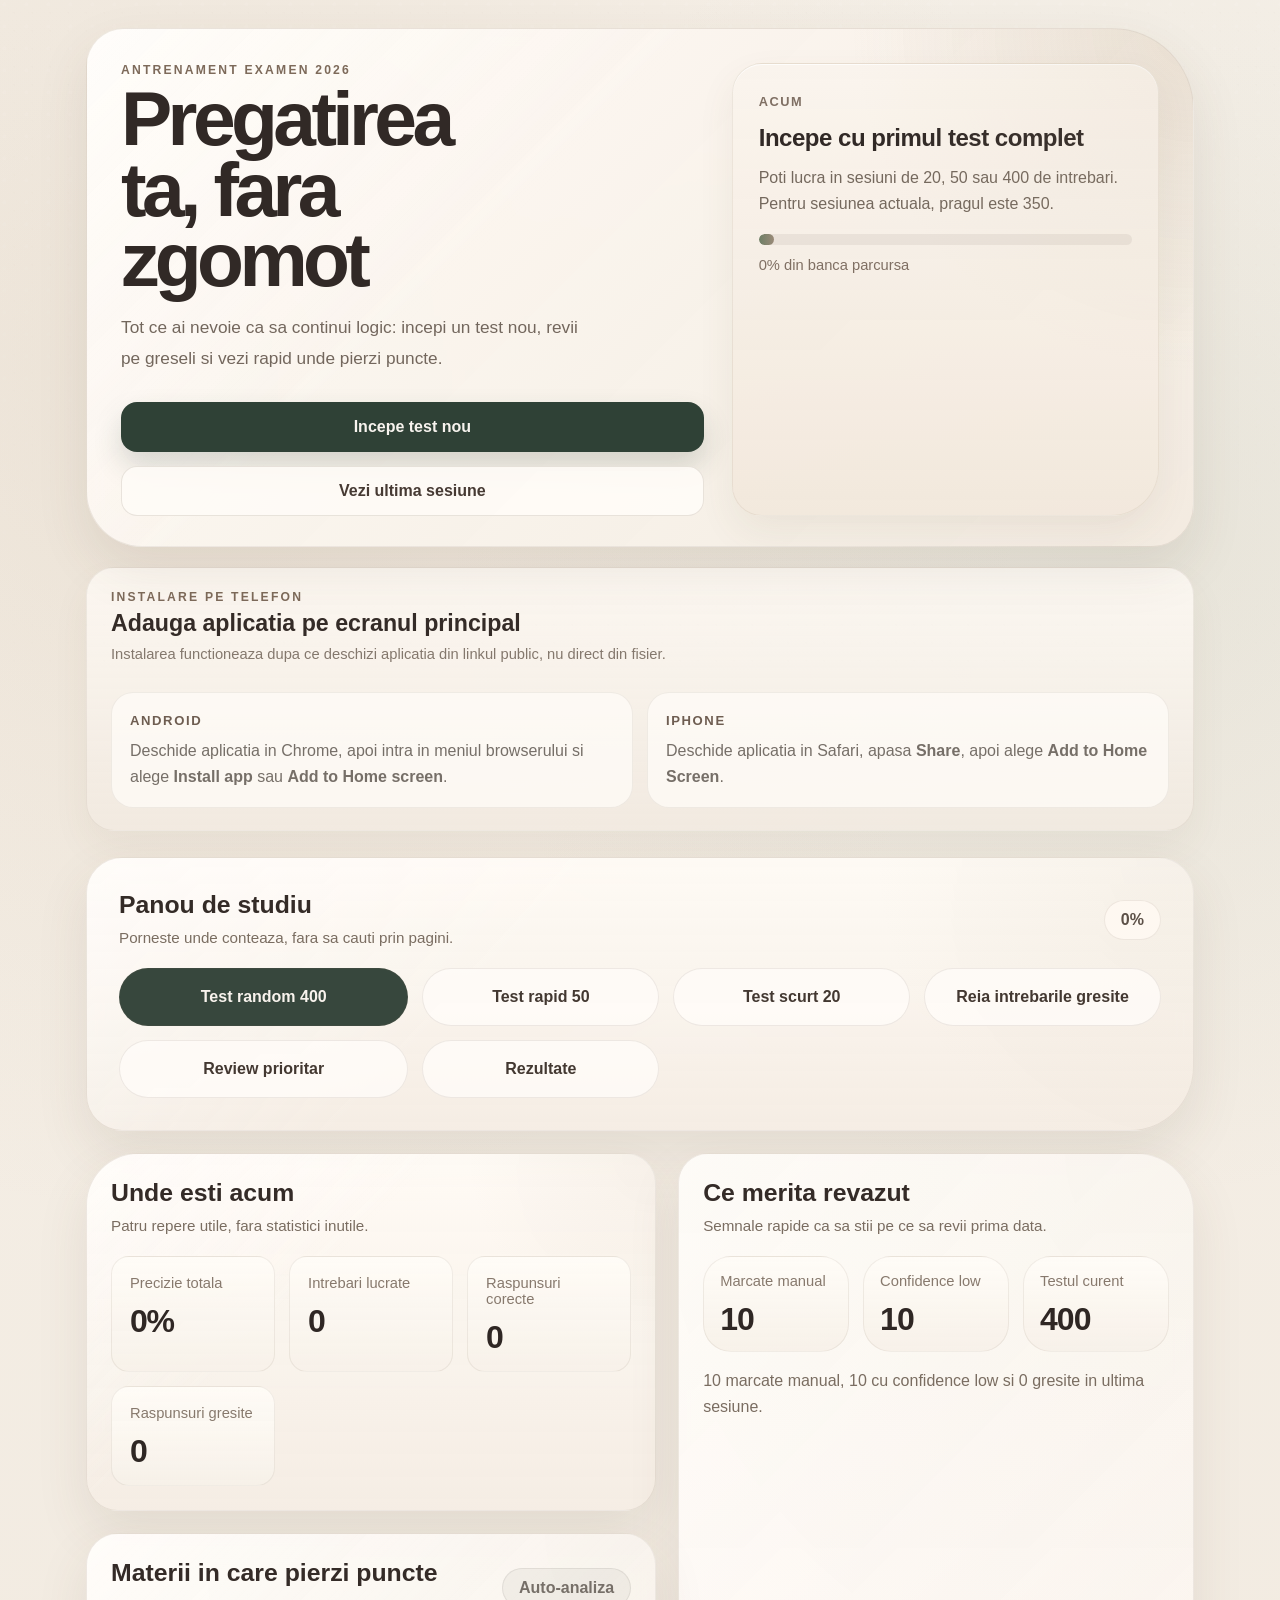
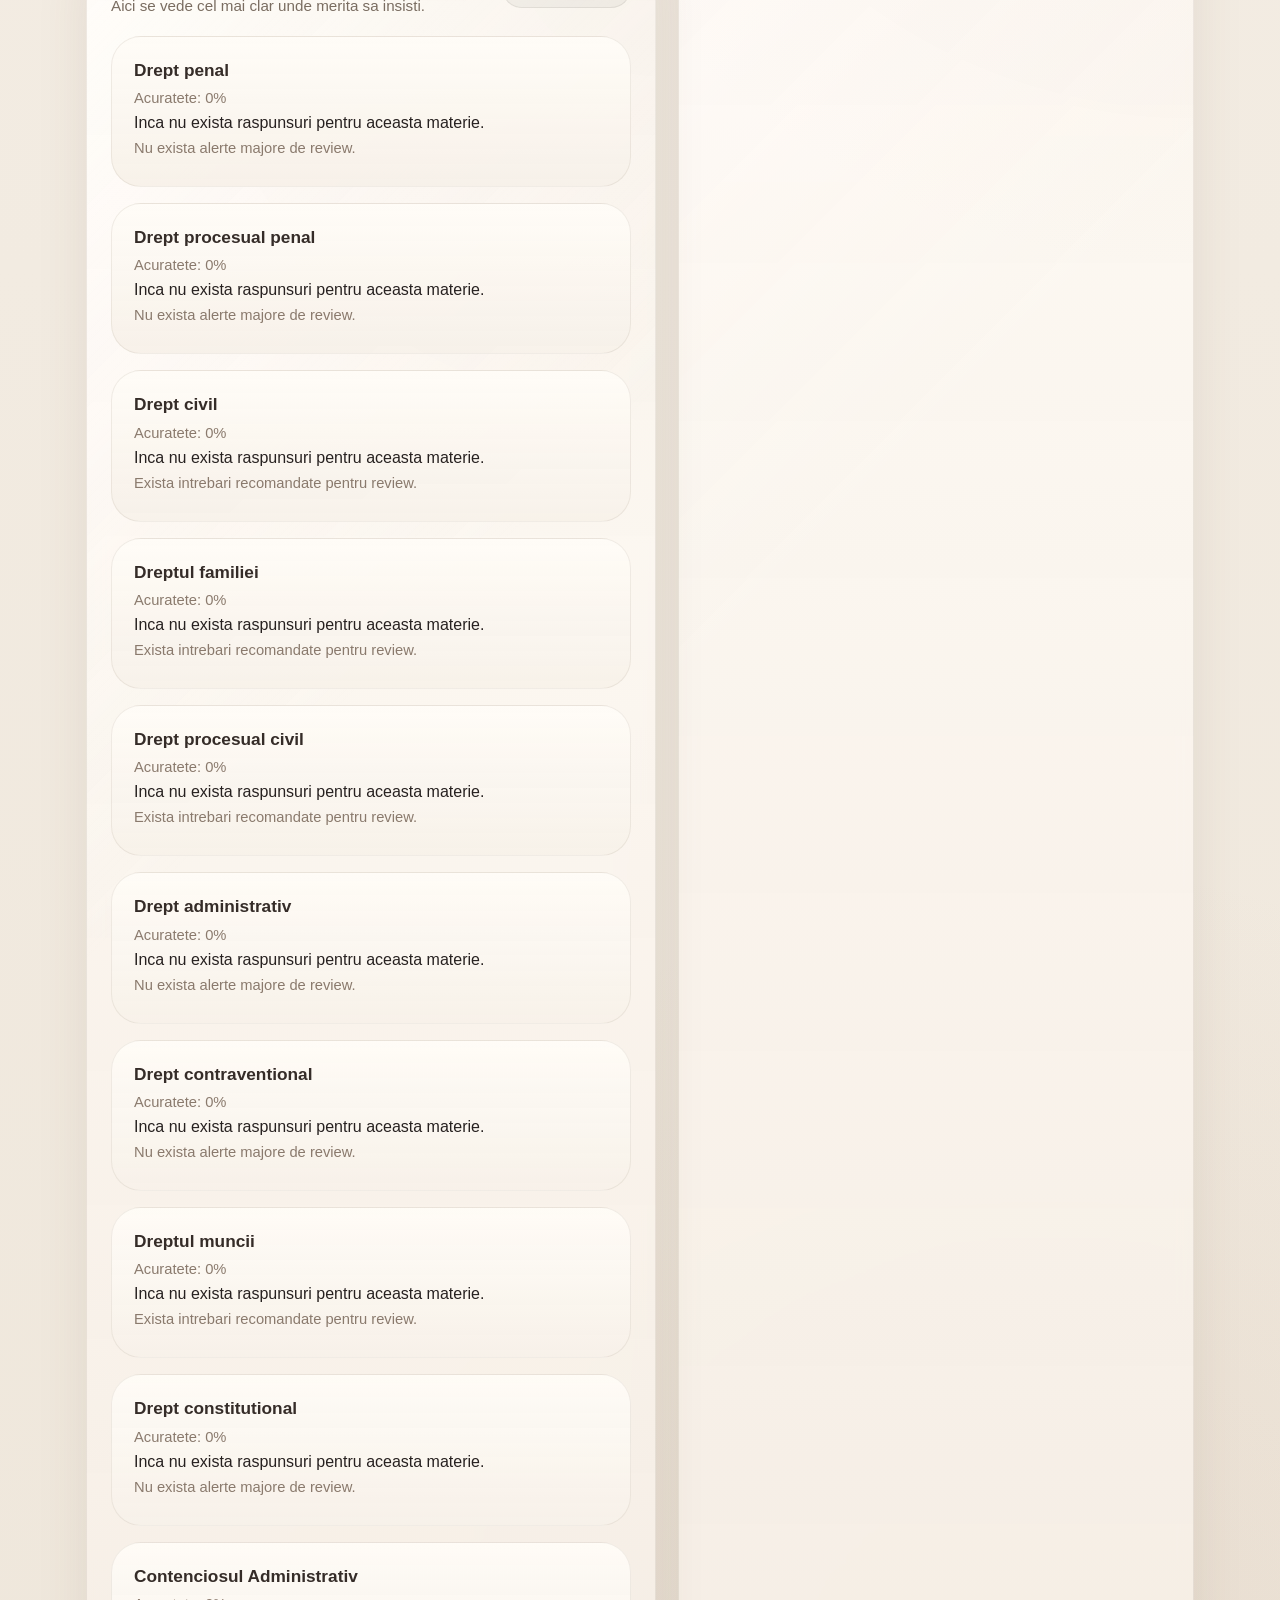
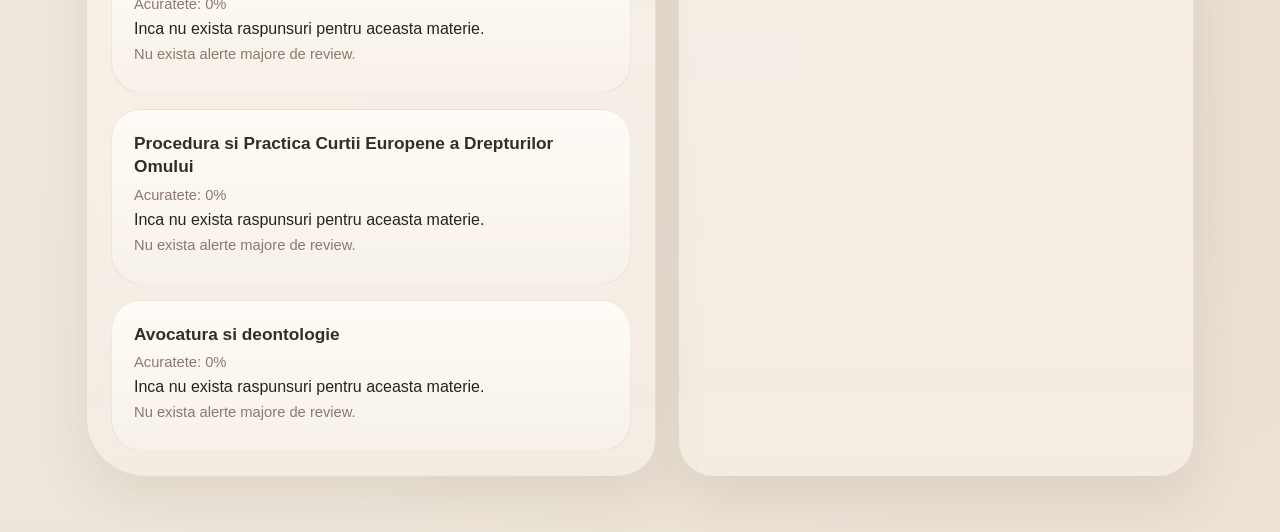
==== commit 12281d81: "Make dashboard progress fully cumulative" ====
--- a/index.html
+++ b/index.html
@@ -96,7 +96,7 @@
             <strong id="correct-count">0</strong>
           </article>
           <article class="stat-card">
-            <span class="stat-label">Greseli in ultima sesiune</span>
+            <span class="stat-label">Raspunsuri gresite</span>
             <strong id="wrong-session-count">0</strong>
           </article>
         </div>
